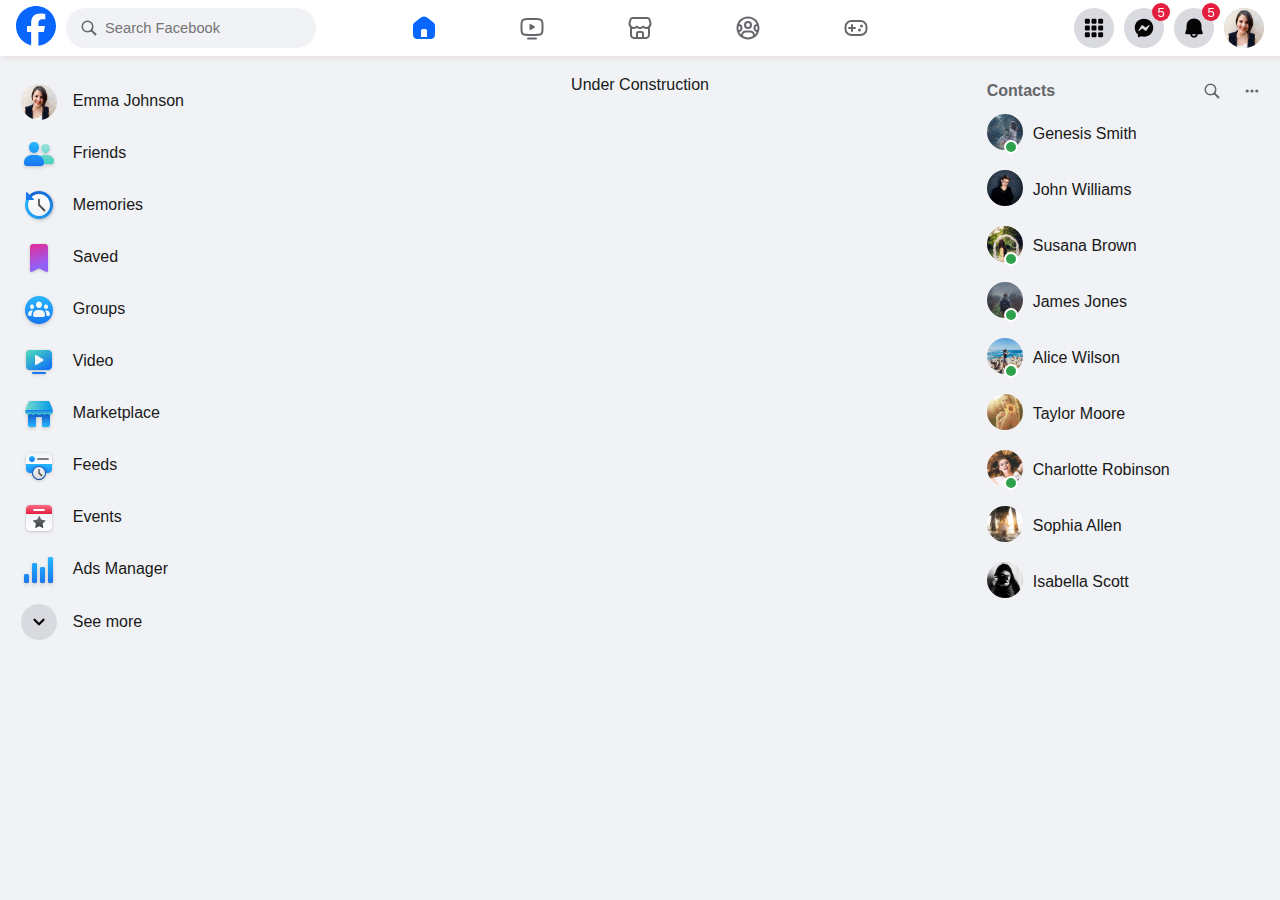
==== Weekly/01/Facebook clone/index.html @ aa01de6b "Add Facebook clone using HML and CSS" ====
<!DOCTYPE html>
<html lang="en">
  <head>
    <meta charset="UTF-8" />
    <meta name="viewport" content="width=device-width, initial-scale=1.0" />
    <title>Facebook</title>
    <link rel="stylesheet" href="styles.css" />
  </head>
  <body>
    <!-- Top appbar -->
    <nav>
      <!-- Appbar left items -->
      <div class="topbar-left">
        <a href="#"><img src="images/logo.svg" alt="Facebook" /></a>
        <div class="search-bar">
          <img src="images/light/search.svg" alt="" />
          <input
            type="text"
            placeholder="Search Facebook"
            class="search-bar-text"
          />
        </div>
      </div>

      <!-- Appbar center items -->
      <div class="topbar-center">
        <div class="topbar-center-item">
          <a href="#"><img src="images/light/home.svg" alt="Home" /></a>
        </div>
        <div class="topbar-center-item">
          <a href="#"><img src="images/light/video.svg" alt="Video" /></a>
        </div>
        <div class="topbar-center-item">
          <a href="#"><img src="images/light/marketplace.svg" alt="Video" /></a>
        </div>
        <div class="topbar-center-item">
          <a href="#"><img src="images/light/groups.svg" alt="Video" /></a>
        </div>
        <div class="topbar-center-item">
          <a href="#"><img src="images/light/gaming.svg" alt="Video" /></a>
        </div>
      </div>

      <!-- Appbar right items -->
      <div class="topbar-right">
        <div class="topbar-right-item">
          <a href="#"><img src="images/light/menu.svg" alt="Menu" /></a>
        </div>
        <div class="topbar-right-item badge">
          <a href="#"
            ><img src="images/light/messenger.svg" alt="Messenger"
          /></a>
        </div>
        <div class="topbar-right-item badge">
          <a href="#"
            ><img src="images/light/notifications.svg" alt="Notifications"
          /></a>
        </div>
        <div class="topbar-right-item">
          <img
            src="images/profile.jpg"
            alt="Account"
            style="border-radius: 50%; width: 100%; height: 100%"
          />
        </div>
      </div>
    </nav>

    <div class="container">
      <!-- Left sidebar -->
      <div class="left-sidebar">
        <div class="menu">
          <img class="profile" src="images/profile.jpg" alt="Profile" /><span
            >Emma Johnson</span
          >
        </div>

        <div class="menu">
          <img src="images/friends.png" alt="Friends" /><span>Friends</span>
        </div>

        <div class="menu">
          <img src="images/memories.png" alt="Memories" /><span>Memories</span>
        </div>

        <div class="menu">
          <img src="images/saved.png" alt="Saved" /><span>Saved</span>
        </div>

        <div class="menu">
          <img src="images/groups.png" alt="Groups" /><span>Groups</span>
        </div>

        <div class="menu">
          <img src="images/video.png" alt="Video" /><span>Video</span>
        </div>

        <div class="menu">
          <img src="images/marketplace.png" alt="Marketplace" /><span
            >Marketplace</span
          >
        </div>

        <div class="menu">
          <img src="images/feeds.png" alt="Feeds" /><span>Feeds</span>
        </div>

        <div class="menu">
          <img src="images/events.png" alt="Events" /><span>Events</span>
        </div>

        <div class="menu">
          <img src="images/ads.png" alt="Ads Manager" /><span>Ads Manager</span>
        </div>

        <div class="menu menu-button">
          <div class="icon">
            <img src="images/light/more.svg" alt="See more" />
          </div>
          <span>See more</span>
        </div>
      </div>

      <!-- Posts -->
      <div class="main-content">
        <p style="text-align: center">Under Construction</p>
      </div>

      <!-- Right sidebar -->
      <div class="right-sidebar">
        <div class="header">
          <span>Contacts</span>
          <div class="button">
            <img src="images/light/search.svg" alt="Search" />
          </div>
          <div class="button">
            <img src="images/light/options.svg" alt="Options" />
          </div>
        </div>

        <div class="list-friends">
          <div class="online">
            <img src="images/friend1.jpg" alt="" />
          </div>
          <p>Genesis Smith</p>
        </div>

        <div class="list-friends">
          <div class="not-online">
            <img src="images/friend2.jpg" alt="" />
          </div>
          <p>John Williams</p>
        </div>

        <div class="list-friends">
          <div class="online">
            <img src="images/friend3.jpg" alt="" />
          </div>
          <p>Susana Brown</p>
        </div>

        <div class="list-friends">
          <div class="online">
            <img src="images/friend4.jpg" alt="" />
          </div>
          <p>James Jones</p>
        </div>

        <div class="list-friends">
          <div class="online">
            <img src="images/friend5.jpg" alt="" />
          </div>
          <p>Alice Wilson</p>
        </div>

        <div class="list-friends">
          <div class="not-online">
            <img src="images/friend6.jpg" alt="" />
          </div>
          <p>Taylor Moore</p>
        </div>

        <div class="list-friends">
          <div class="online">
            <img src="images/friend7.jpg" alt="" />
          </div>
          <p>Charlotte Robinson</p>
        </div>

        <div class="list-friends">
          <div class="not-online">
            <img src="images/friend8.jpg" alt="" />
          </div>
          <p>Sophia Allen</p>
        </div>

        <div class="list-friends">
          <div class="not-online">
            <img src="images/friend9.jpg" alt="" />
          </div>
          <p>Isabella Scott</p>
        </div>
      </div>
    </div>
  </body>
</html>
---- Weekly/01/Facebook clone/styles.css ----
* {
    margin: 0;
    padding: 0%;
    box-sizing: border-box;
}

body {
    font-family: Arial, sans-serif;
    background-color: #f0f2f5;
    color: #191919;
}

/* Top navigation bar */

nav {
    width: 100%;
    display: flex;
    justify-content: space-between;
    align-items: center;
    background: white;
    padding: 4px 16px;
    box-shadow: 2px 2px 5px #e6dcdc;
    position: fixed;
    z-index: 1;
}

.topbar-left {
    flex-basis: 25%;
    display: flex;
    align-items: center;
    justify-content: start;
    gap: 10px;
}

.topbar-left img {
    width: 40px;
    height: 40px;
}

.search-bar {
    width: 250px;
    height: 40px;
    background: #f0f2f5;
    border-radius: 20px;
    display: flex;
    align-items: center;
    padding: 0px 15px;
}

.search-bar img {
    width: 16px;
    height: 16px;
}

.search-bar-text {
    display: flex;
    align-items: center;
    border: none;
    background: transparent;
    font-size: 14.7px;
    outline: 0;
    position: relative;
    right: -8px;
}

.topbar-center {
    display: flex;
    justify-content: center;
    align-items: center;
    gap: 8px;
}

.topbar-center-item {
    width: 100px;
    height: 48px;
    align-content: center;
    background-color: white;
    border-radius: 10px;
}

.topbar-center-item:hover {
    background-color: #8080801d;
}

.topbar-center-item img {
    width: 24px;
    height: 24px;
    display: block;
    margin-left: auto;
    margin-right: auto;
}

.topbar-right {
    flex-basis: 25%;
    display: flex;
    align-items: center;
    justify-content: end;
    gap: 10px;
}

.topbar-right-item {
    width: 40px;
    height: 40px;
    align-content: center;
    background-color: #d8dadf;
    border-radius: 50%;
}

.topbar-right-item img {
    width: 20px;
    height: 20px;
    display: block;
    margin-left: auto;
    margin-right: auto;
}

.topbar-right .badge {
    position: relative;
}

.topbar-right .badge::after {
    display: flex;
    align-items: center;
    justify-content: center;
    content: '5';
    font-size: 13px;
    color: white;
    width: 18px;
    height: 18px;
    border-radius: 50%;
    background: #e41e3f;
    position: absolute;
    top: -5px;
    right: -6px;
}

/* Content */

.container {
    display: flex;
    justify-content: space-between;
    position: relative;
    top: 56px;
    padding: 20px 1%;
}

/* Left sidebar */

.left-sidebar {
    flex-basis: 23%;
    position: sticky;
    align-self: flex-start;
}

.menu {
    align-content: center;
    padding: 8px;
    cursor: pointer;
    border-radius: 10px;
}

.menu:hover {
    background-color: #8080801d;
}

.menu img {
    width: 36px;
    height: 36px;
    margin-right: 16px;
    vertical-align: middle;
}

.menu .profile {
    border-radius: 50%;
}

.menu span {
    font-weight: 500;
}

.menu-button {
    display: flex;
    align-items: center;
    gap: 16px;
}

.menu-button .icon {
    width: 36px;
    height: 36px;
    background-color: #d8dadf;
    border-radius: 50%;
    display: flex;
    align-items: center;
}

.menu-button img {
    width: 18px;
    height: 18px;
    margin-left: auto;
    margin-right: auto;
}

/* Posts */

.main-content {
    flex-basis: 42%;
}

/* Right sidebar */

.right-sidebar {
    flex-basis: 23%;
    position: sticky;
    align-self: flex-start;
}

.right-sidebar .header {
    display: flex;
    align-items: center;
    justify-content: space-between;
    gap: 10px;
}

.right-sidebar .header span {
    color: #65666a;
    font-weight: bold;
    margin-left: 8px;
    /* To push the buttons to end, also needs justify-content: space-between; in the parent */
    margin-right: auto;
}

.right-sidebar .header .button {
    width: 30px;
    height: 30px;
    border-radius: 50%;
    cursor: pointer;
    display: flex;
    align-items: center;
    justify-content: center;
}

.right-sidebar .header .button:hover {
    background: #8080801d;
}

.right-sidebar .header .button img {
    width: 16px;
    height: 16px;
}

.list-friends {
    position: relative;
    display: flex;
    align-items: center;
    gap: 10px;
    padding: 8px;
    border-radius: 10px;
    cursor: pointer;
}

.list-friends:hover {
    background-color: #8080801d;
}

.list-friends img {
    border-radius: 50%;
    width: 36px;
    height: 36px;
}

.online::after {
    content: '';
    width: 10px;
    height: 10px;
    position: absolute;
    left: 25px;
    bottom: 8px;
    background: #30a24d;
    border-radius: 50%;
    border: 2px solid #fff;
}
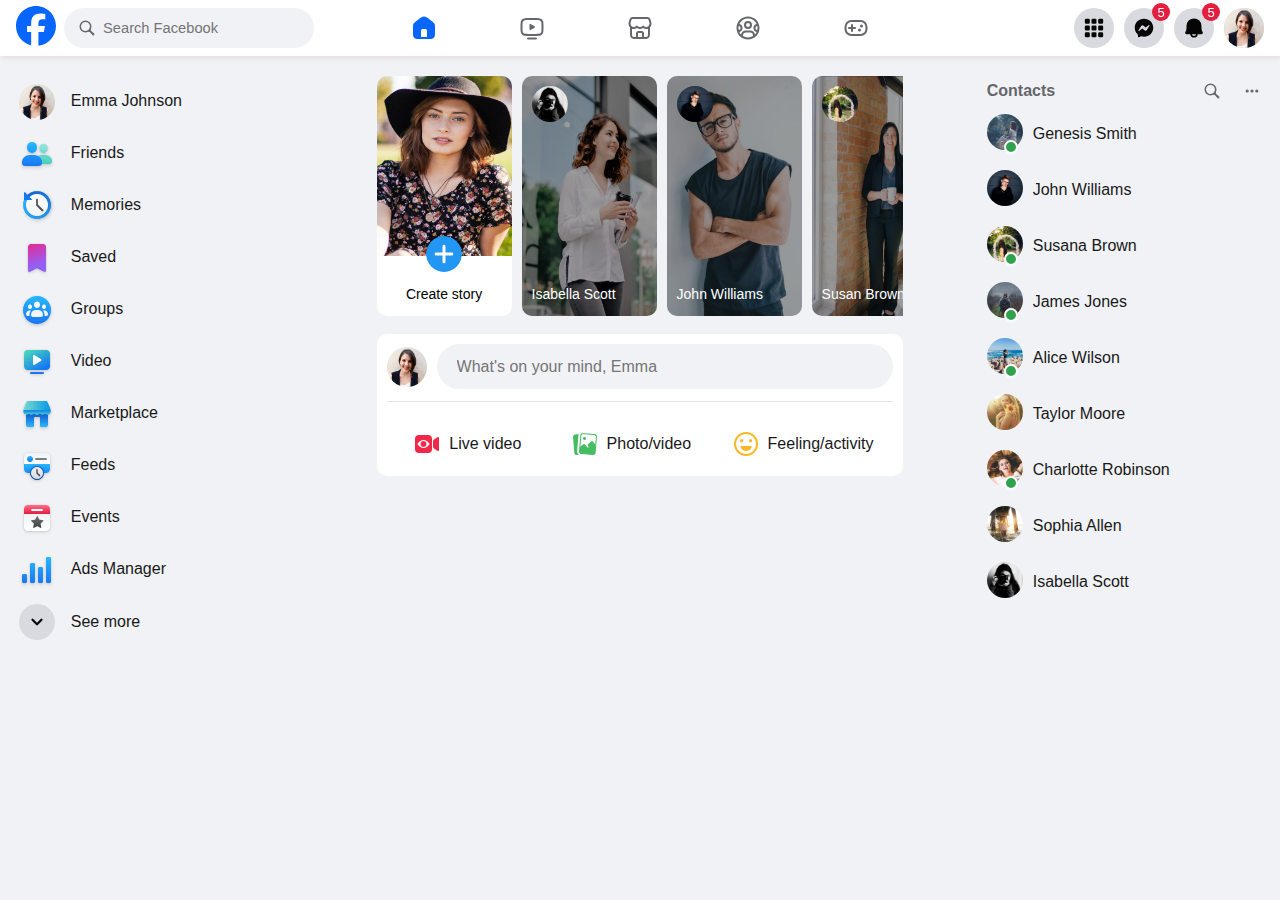
==== commit 20ff9139: "Add more UI" ====
--- a/Weekly/01/Facebook clone/index.html
+++ b/Weekly/01/Facebook clone/index.html
@@ -123,7 +123,71 @@
 
       <!-- Posts -->
       <div class="main-content">
-        <p style="text-align: center">Under Construction</p>
+        <div class="stories">
+          <div class="story-create">
+            <img class="story-image" src="images/status1.jpg" alt="Story" />
+            <img
+              class="story-profile"
+              src="images/light/create.svg"
+              alt="Upload"
+            />
+            <p>Create story</p>
+          </div>
+
+          <div class="story">
+            <img class="story-image" src="images/status2.png" alt="Story" />
+            <div class="story-divider"></div>
+            <img class="story-profile" src="images/friend9.jpg" alt="Profile" />
+            <p>Isabella Scott</p>
+          </div>
+
+          <div class="story">
+            <img class="story-image" src="images/status3.png" alt="Story" />
+            <div class="story-divider"></div>
+            <img class="story-profile" src="images/friend2.jpg" alt="Profile" />
+            <p>John Williams</p>
+          </div>
+
+          <div class="story">
+            <img class="story-image" src="images/status4.png" alt="Story" />
+            <div class="story-divider"></div>
+            <img class="story-profile" src="images/friend3.jpg" alt="Profile" />
+            <p>Susan Brown</p>
+          </div>
+
+          <div class="story">
+            <img class="story-image" src="images/status5.png" alt="Story" />
+            <div class="story-divider"></div>
+            <img class="story-profile" src="images/friend4.jpg" alt="Profile" />
+            <p>James Jones</p>
+          </div>
+        </div>
+
+        <div class="new-post">
+          <div class="create-post">
+            <img src="images/profile.jpg" alt="Profile" />
+            <input type="text" placeholder="What's on your mind, Emma" />
+          </div>
+
+          <hr class="divider" />
+
+          <div class="create-more">
+            <div class="create-more-item">
+              <img src="images/live.png" alt="" />
+              <p>Live video</p>
+            </div>
+
+            <div class="create-more-item">
+              <img src="images/photo.png" alt="" />
+              <p>Photo/video</p>
+            </div>
+
+            <div class="create-more-item">
+              <img src="images/feeling.png" alt="" />
+              <p>Feeling/activity</p>
+            </div>
+          </div>
+        </div>
       </div>
 
       <!-- Right sidebar -->
--- a/Weekly/01/Facebook clone/styles.css
+++ b/Weekly/01/Facebook clone/styles.css
@@ -29,7 +29,7 @@
     display: flex;
     align-items: center;
     justify-content: start;
-    gap: 10px;
+    gap: 8px;
 }
 
 .topbar-left img {
@@ -154,7 +154,7 @@
 
 .menu {
     align-content: center;
-    padding: 8px;
+    padding: 8px 6px;
     cursor: pointer;
     border-radius: 10px;
 }
@@ -204,6 +204,159 @@
 
 .main-content {
     flex-basis: 42%;
+    width: 42%;
+    display: flex;
+    flex-direction: column;
+    gap: 18px;
+    /* background-color: aqua; */
+}
+
+/* Stories */
+
+.stories {
+    display: flex;
+    gap: 10px;
+    overflow-x: scroll;
+}
+
+.stories::-webkit-scrollbar {
+    display: none;
+}
+
+.story {
+    min-width: 135px;
+    height: 240px;
+    border-radius: 10px;
+    background-color: white;
+    font-size: 14px;
+    overflow: hidden;
+    position: relative;
+}
+
+.story .story-image {
+    width: 100%;
+    height: 100%;
+    object-fit: fill;
+    position: absolute;
+}
+
+.story .story-divider {
+    width: 100%;
+    height: 100%;
+    position: relative;
+    background-color: #00000063;
+}
+
+.story .story-profile {
+    width: 36px;
+    height: 36px;
+    border-radius: 50%;
+    top: 10px;
+    left: 10px;
+    position: absolute;
+}
+
+.story p {
+    position: absolute;
+    color: white;
+    top: 210px;
+    left: 10px;
+}
+
+.story-create {
+    min-width: 135px;
+    height: 240px;
+    border-radius: 10px;
+    background-color: white;
+    font-size: 14px;
+    overflow: hidden;
+    position: relative;
+}
+
+.story-create .story-image {
+    width: 100%;
+    height: 75%;
+    object-fit: fill;
+    position: absolute;
+}
+
+.story-create .story-profile {
+    width: 36px;
+    height: 36px;
+    border-radius: 50%;
+    top: 160px;
+    left: calc(50% - 18px);
+    position: absolute;
+}
+
+.story-create p {
+    width: 100%;
+    position: absolute;
+    color: black;
+    top: 210px;
+    text-align: center;
+}
+
+/* New post */
+
+.new-post {
+    border-radius: 10px;
+    background: white;
+    padding: 10px;
+}
+
+.create-post {
+    display: flex;
+    align-items: center;
+    gap: 10px;
+}
+
+.create-post img {
+    width: 40px;
+    border-radius: 50%;
+}
+
+.create-post input {
+    width: 100%;
+    height: 45px;
+    position: relative;
+    border-radius: 50px;
+    background: #f0f2f5;
+    border: none;
+    padding-left: 20px;
+    font-size: 16px;
+    outline: 0;
+}
+
+.divider {
+    border: none;
+    border-top: 0.5px solid #e4e6eb;
+    margin: 12px 0px;
+}
+
+.create-more {
+    display: flex;
+    align-items: center;
+    margin-top: 20px;
+}
+
+.create-more-item {
+    width: 100%;
+    display: flex;
+    align-items: center;
+    justify-content: center;
+    gap: 10px;
+    padding: 10px 20px;
+    border-radius: 5px;
+    cursor: pointer;
+}
+
+.create-more-item:hover {
+    background: #8080801d;
+}
+
+.create-more-item img {
+    width: 24px;
 }
 
 /* Right sidebar */
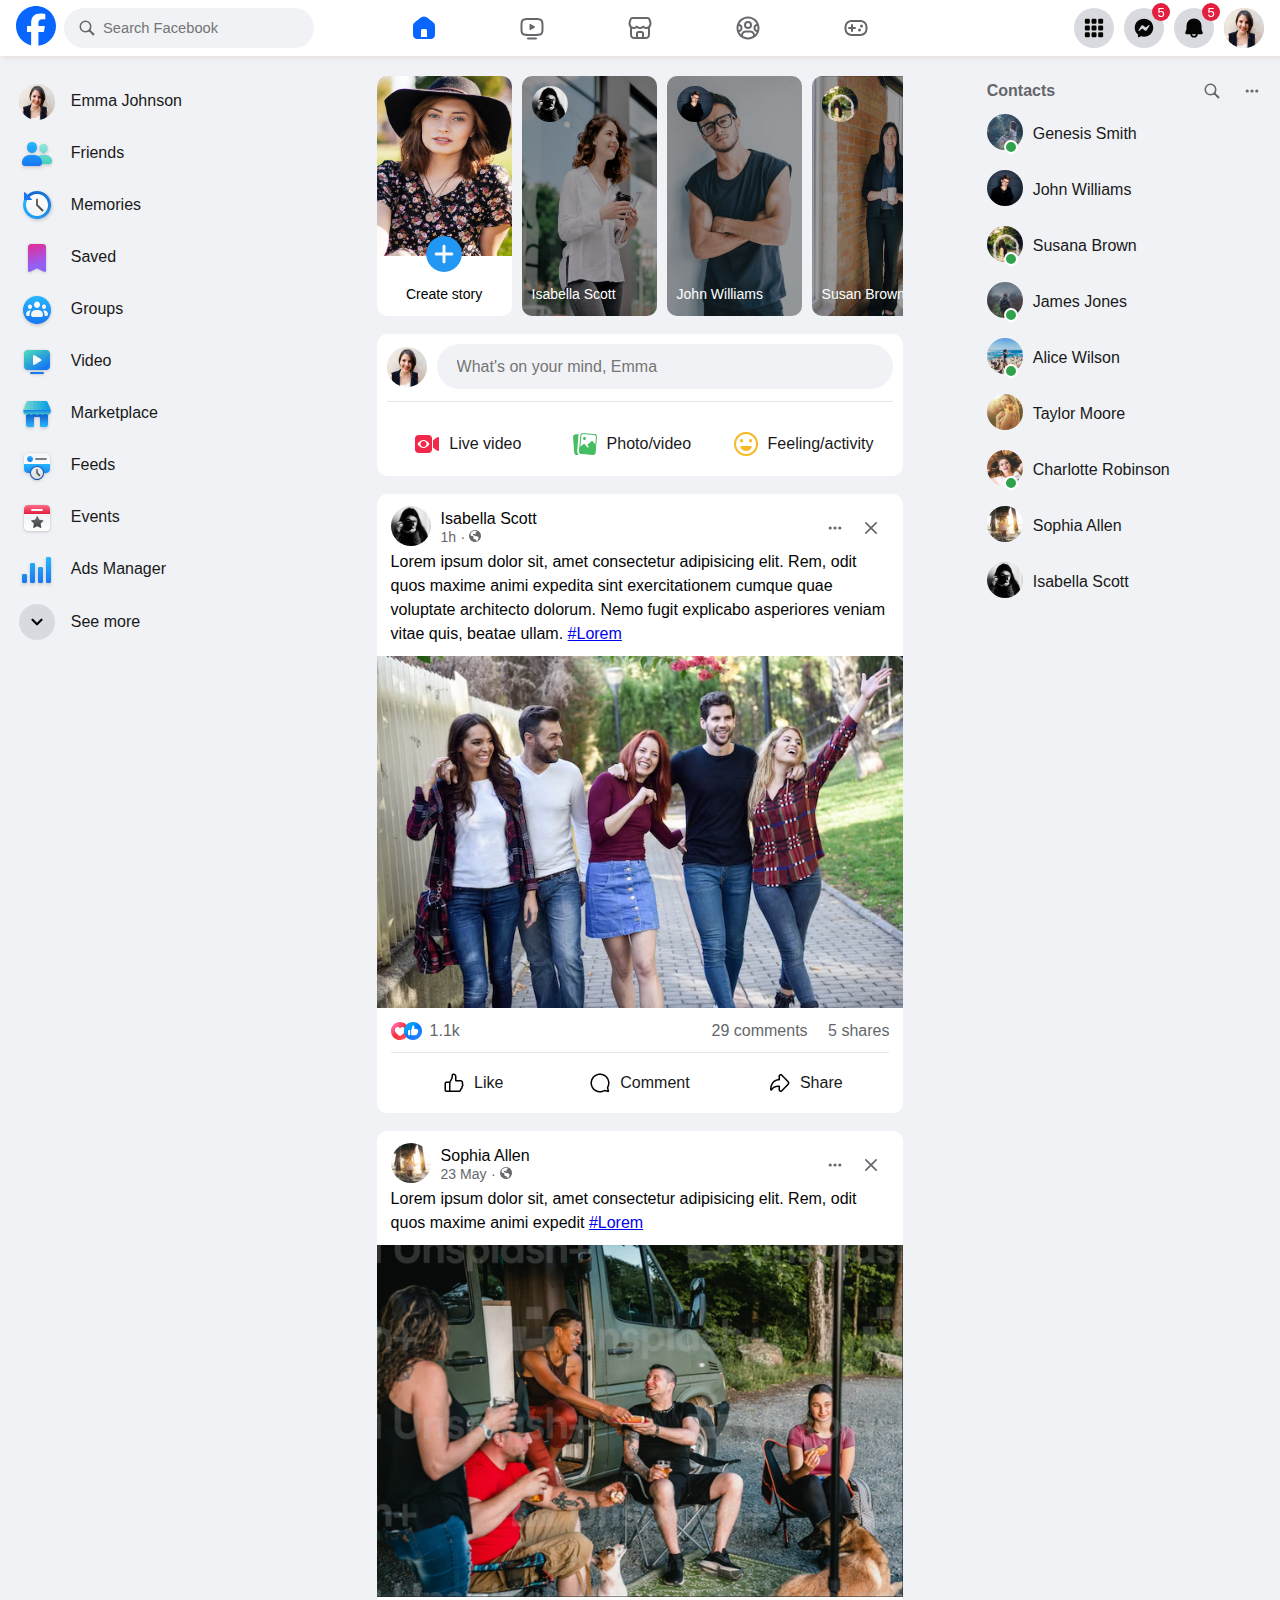
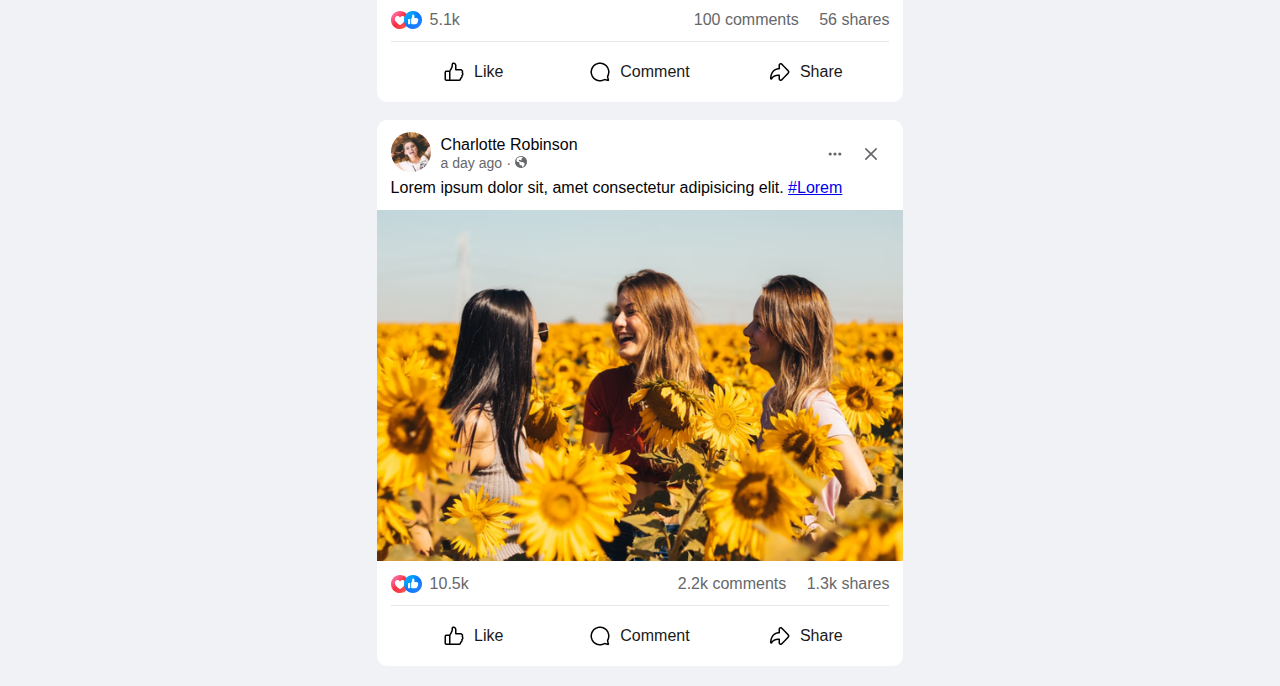
==== commit 6af09d9c: "Complete UI" ====
--- a/Weekly/01/Facebook clone/index.html
+++ b/Weekly/01/Facebook clone/index.html
@@ -123,6 +123,7 @@
 
       <!-- Posts -->
       <div class="main-content">
+        <!-- Stories -->
         <div class="stories">
           <div class="story-create">
             <img class="story-image" src="images/status1.jpg" alt="Story" />
@@ -163,6 +164,7 @@
           </div>
         </div>
 
+        <!-- Create post -->
         <div class="new-post">
           <div class="create-post">
             <img src="images/profile.jpg" alt="Profile" />
@@ -173,18 +175,238 @@
 
           <div class="create-more">
             <div class="create-more-item">
-              <img src="images/live.png" alt="" />
+              <img src="images/live.png" alt="Live video" />
               <p>Live video</p>
             </div>
 
             <div class="create-more-item">
-              <img src="images/photo.png" alt="" />
+              <img src="images/photo.png" alt="Photo/video" />
               <p>Photo/video</p>
             </div>
 
             <div class="create-more-item">
-              <img src="images/feeling.png" alt="" />
+              <img src="images/feeling.png" alt="Feeling/activity" />
               <p>Feeling/activity</p>
+            </div>
+          </div>
+        </div>
+
+        <!-- Post 1 -->
+        <div class="post-item">
+          <div class="post-header">
+            <div class="author-profile">
+              <img
+                class="author-profile-image"
+                src="images/friend9.jpg"
+                alt="Profile"
+              />
+            </div>
+
+            <div class="author-details">
+              <span class="headline-content">Isabella Scott</span>
+              <div class="date">
+                <span class="supporting-content">1h</span>
+                <span class="supporting-content"> · </span>
+                <img src="images/light/public.svg" alt="Audience" />
+              </div>
+            </div>
+
+            <div class="post-menu">
+              <div class="button">
+                <img src="images/light/post-menu.svg" alt="Menu" />
+              </div>
+              <div class="button">
+                <img src="images/light/close.svg" alt="Close" />
+              </div>
+            </div>
+          </div>
+
+          <div class="post-text">
+            <span
+              >Lorem ipsum dolor sit, amet consectetur adipisicing elit. Rem,
+              odit quos maxime animi expedita sint exercitationem cumque quae
+              voluptate architecto dolorum. Nemo fugit explicabo asperiores
+              veniam vitae quis, beatae ullam.</span
+            >
+            <a href="#">#Lorem</a>
+          </div>
+
+          <div class="post-image">
+            <img src="images/post1.png" alt="Post image" />
+          </div>
+
+          <div class="post-interactions">
+            <div class="reaction-count">
+              <img src="images/love.svg" alt="Love" />
+              <img src="images/like.svg" alt="Like" style="margin-left: -5px" />
+              <span>&ensp;1.1k</span>
+            </div>
+
+            <div class="comments-share-count">
+              <span>29 comments</span>
+              <span>&emsp;5 shares</span>
+            </div>
+          </div>
+
+          <hr class="divider" />
+
+          <div class="post-footer">
+            <div class="post-footer-item">
+              <img src="images/light/like.png" alt="Like" />
+              <span>Like</span>
+            </div>
+            <div class="post-footer-item">
+              <img src="images/light/comment.png" alt="Comment" />
+              <span>Comment</span>
+            </div>
+            <div class="post-footer-item">
+              <img src="images/light/share.png" alt="Share" />
+              <span>Share</span>
+            </div>
+          </div>
+        </div>
+
+        <!-- Post 2 -->
+        <div class="post-item">
+          <div class="post-header">
+            <div class="author-profile">
+              <img
+                class="author-profile-image"
+                src="images/friend8.jpg"
+                alt="Profile"
+              />
+            </div>
+
+            <div class="author-details">
+              <span class="headline-content">Sophia Allen</span>
+              <div class="date">
+                <span class="supporting-content">23 May</span>
+                <span class="supporting-content"> · </span>
+                <img src="images/light/public.svg" alt="Audience" />
+              </div>
+            </div>
+
+            <div class="post-menu">
+              <div class="button">
+                <img src="images/light/post-menu.svg" alt="Menu" />
+              </div>
+              <div class="button">
+                <img src="images/light/close.svg" alt="Close" />
+              </div>
+            </div>
+          </div>
+
+          <div class="post-text">
+            <span
+              >Lorem ipsum dolor sit, amet consectetur adipisicing elit. Rem,
+              odit quos maxime animi expedit</span
+            >
+            <a href="#">#Lorem</a>
+          </div>
+
+          <div class="post-image">
+            <img src="images/post2.png" alt="Post image" />
+          </div>
+
+          <div class="post-interactions">
+            <div class="reaction-count">
+              <img src="images/love.svg" alt="Love" />
+              <img src="images/like.svg" alt="Like" style="margin-left: -5px" />
+              <span>&ensp;5.1k</span>
+            </div>
+
+            <div class="comments-share-count">
+              <span>100 comments</span>
+              <span>&emsp;56 shares</span>
+            </div>
+          </div>
+
+          <hr class="divider" />
+
+          <div class="post-footer">
+            <div class="post-footer-item">
+              <img src="images/light/like.png" alt="Like" />
+              <span>Like</span>
+            </div>
+            <div class="post-footer-item">
+              <img src="images/light/comment.png" alt="Comment" />
+              <span>Comment</span>
+            </div>
+            <div class="post-footer-item">
+              <img src="images/light/share.png" alt="Share" />
+              <span>Share</span>
+            </div>
+          </div>
+        </div>
+
+        <!-- Post 3 -->
+        <div class="post-item">
+          <div class="post-header">
+            <div class="author-profile">
+              <img
+                class="author-profile-image"
+                src="images/friend7.jpg"
+                alt="Profile"
+              />
+            </div>
+
+            <div class="author-details">
+              <span class="headline-content">Charlotte Robinson</span>
+              <div class="date">
+                <span class="supporting-content">a day ago</span>
+                <span class="supporting-content"> · </span>
+                <img src="images/light/public.svg" alt="Audience" />
+              </div>
+            </div>
+
+            <div class="post-menu">
+              <div class="button">
+                <img src="images/light/post-menu.svg" alt="Menu" />
+              </div>
+              <div class="button">
+                <img src="images/light/close.svg" alt="Close" />
+              </div>
+            </div>
+          </div>
+
+          <div class="post-text">
+            <span
+              >Lorem ipsum dolor sit, amet consectetur adipisicing elit.</span
+            >
+            <a href="#">#Lorem</a>
+          </div>
+
+          <div class="post-image">
+            <img src="images/post3.png" alt="Post image" />
+          </div>
+
+          <div class="post-interactions">
+            <div class="reaction-count">
+              <img src="images/love.svg" alt="Love" />
+              <img src="images/like.svg" alt="Like" style="margin-left: -5px" />
+              <span>&ensp;10.5k</span>
+            </div>
+
+            <div class="comments-share-count">
+              <span>2.2k comments</span>
+              <span>&emsp;1.3k shares</span>
+            </div>
+          </div>
+
+          <hr class="divider" />
+
+          <div class="post-footer">
+            <div class="post-footer-item">
+              <img src="images/light/like.png" alt="Like" />
+              <span>Like</span>
+            </div>
+            <div class="post-footer-item">
+              <img src="images/light/comment.png" alt="Comment" />
+              <span>Comment</span>
+            </div>
+            <div class="post-footer-item">
+              <img src="images/light/share.png" alt="Share" />
+              <span>Share</span>
             </div>
           </div>
         </div>
--- a/Weekly/01/Facebook clone/styles.css
+++ b/Weekly/01/Facebook clone/styles.css
@@ -208,7 +208,6 @@
     display: flex;
     flex-direction: column;
     gap: 18px;
-    /* background-color: aqua; */
 }
 
 /* Stories */
@@ -359,6 +358,123 @@
     width: 24px;
 }
 
+/* Posts */
+
+.post-item {
+    background: white;
+    border-radius: 10px;
+    padding: 12px 14px;
+}
+
+.post-header {
+    display: flex;
+    align-items: center;
+    justify-content: space-between;
+    gap: 10px;
+}
+
+.author-profile-image {
+    width: 40px;
+    height: 40px;
+    border-radius: 50%;
+}
+
+.author-details {
+    /* To push the buttons to end, also needs justify-content: space-between; in the parent */
+    margin-right: auto;
+}
+
+.author-details .headline-content {
+    color: #050505;
+    font-size: 16px;
+}
+
+.author-details .supporting-content {
+    color: #65676b;
+    font-size: 14px;
+}
+
+.post-menu {
+    display: flex;
+    justify-content: end;
+}
+
+.post-menu .button {
+    width: 36px;
+    height: 36px;
+    border-radius: 50%;
+    cursor: pointer;
+    display: flex;
+    align-items: center;
+    justify-content: center;
+}
+
+.post-menu .button:hover {
+    background: #8080801d;
+}
+
+.post-menu .button img {
+    width: 16px;
+    height: 16px;
+}
+
+.post-text span {
+    font-family: "Helvetica Neue", Helvetica, Arial, sans-serif;
+    font-size: 16px;
+    line-height: 1.5;
+    color: #050505;
+}
+
+.post-image {
+    margin: 10px 0px;
+}
+
+.post-image img {
+    width: calc(100% + 28px);
+    margin-left: -14px;
+    object-fit: fill;
+}
+
+.post-interactions {
+    display: flex;
+    position: relative;
+    justify-content: space-between;
+    color: #65676b;
+}
+
+.reaction-count {
+    display: flex;
+}
+
+.reaction-count img {
+    width: 18px;
+    height: 18px;
+}
+
+.post-footer {
+    display: flex;
+    align-items: center;
+}
+
+.post-footer-item {
+    width: 100%;
+    display: flex;
+    align-items: center;
+    justify-content: center;
+    gap: 10px;
+    padding: 8px 20px;
+    border-radius: 5px;
+    cursor: pointer;
+}
+
+.post-footer-item:hover {
+    background: #8080801d;
+}
+
+.post-footer-item img {
+    width: 20px;
+}
+
 /* Right sidebar */
 
 .right-sidebar {
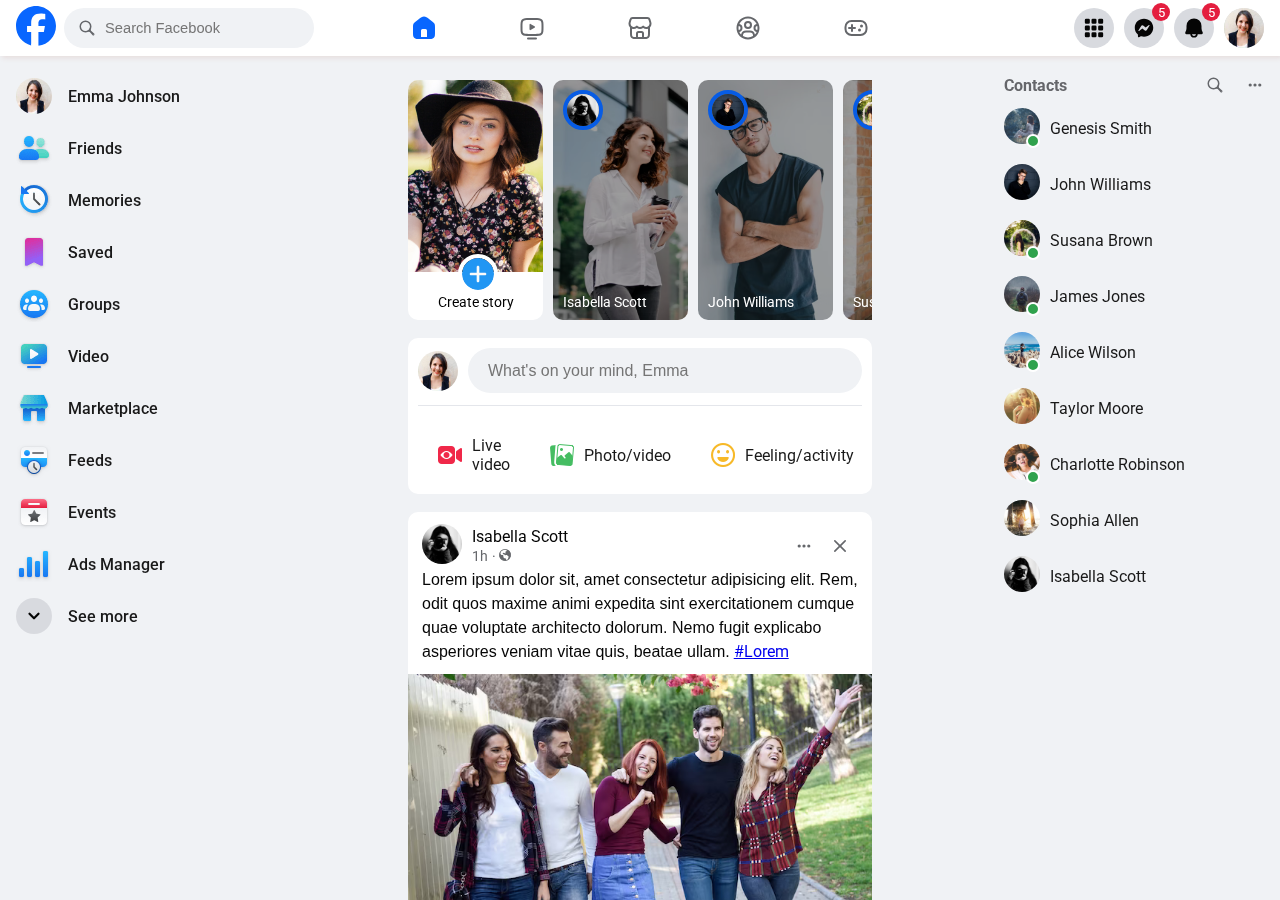
==== commit afb5e94e: "Optimized UI" ====
--- a/Weekly/01/Facebook clone/index.html
+++ b/Weekly/01/Facebook clone/index.html
@@ -5,58 +5,65 @@
     <meta name="viewport" content="width=device-width, initial-scale=1.0" />
     <title>Facebook</title>
     <link rel="stylesheet" href="styles.css" />
+
+    <!-- Font -->
+    <link rel="preconnect" href="https://fonts.googleapis.com" />
+    <link rel="preconnect" href="https://fonts.gstatic.com" crossorigin />
+    <link
+      href="https://fonts.googleapis.com/css2?family=Roboto:ital,wght@0,100;0,300;0,400;0,500;0,700;0,900;1,100;1,300;1,400;1,500;1,700;1,900&display=swap"
+      rel="stylesheet"
+    />
   </head>
   <body>
     <!-- Top appbar -->
     <nav>
-      <!-- Appbar left items -->
-      <div class="topbar-left">
-        <a href="#"><img src="images/logo.svg" alt="Facebook" /></a>
+      <div class="leading">
+        <a href="#"
+          ><img src="images/logo.svg" alt="Facebook" class="logo"
+        /></a>
         <div class="search-bar">
-          <img src="images/light/search.svg" alt="" />
+          <img src="images/light/search.svg" alt="Search" />
           <input
             type="text"
             placeholder="Search Facebook"
-            class="search-bar-text"
+            class="input-field"
           />
         </div>
       </div>
 
-      <!-- Appbar center items -->
-      <div class="topbar-center">
-        <div class="topbar-center-item">
+      <div class="headline">
+        <div class="headline-item">
           <a href="#"><img src="images/light/home.svg" alt="Home" /></a>
         </div>
-        <div class="topbar-center-item">
+        <div class="headline-item">
           <a href="#"><img src="images/light/video.svg" alt="Video" /></a>
         </div>
-        <div class="topbar-center-item">
+        <div class="headline-item">
           <a href="#"><img src="images/light/marketplace.svg" alt="Video" /></a>
         </div>
-        <div class="topbar-center-item">
+        <div class="headline-item">
           <a href="#"><img src="images/light/groups.svg" alt="Video" /></a>
         </div>
-        <div class="topbar-center-item">
+        <div class="headline-item">
           <a href="#"><img src="images/light/gaming.svg" alt="Video" /></a>
         </div>
       </div>
 
-      <!-- Appbar right items -->
-      <div class="topbar-right">
-        <div class="topbar-right-item">
+      <div class="trailing">
+        <div class="trailing-item">
           <a href="#"><img src="images/light/menu.svg" alt="Menu" /></a>
         </div>
-        <div class="topbar-right-item badge">
+        <div class="trailing-item badge">
           <a href="#"
             ><img src="images/light/messenger.svg" alt="Messenger"
           /></a>
         </div>
-        <div class="topbar-right-item badge">
+        <div class="trailing-item badge">
           <a href="#"
             ><img src="images/light/notifications.svg" alt="Notifications"
           /></a>
         </div>
-        <div class="topbar-right-item">
+        <div class="trailing-item">
           <img
             src="images/profile.jpg"
             alt="Account"
@@ -69,52 +76,58 @@
     <div class="container">
       <!-- Left sidebar -->
       <div class="left-sidebar">
-        <div class="menu">
-          <img class="profile" src="images/profile.jpg" alt="Profile" /><span
-            >Emma Johnson</span
-          >
-        </div>
-
-        <div class="menu">
-          <img src="images/friends.png" alt="Friends" /><span>Friends</span>
-        </div>
-
-        <div class="menu">
-          <img src="images/memories.png" alt="Memories" /><span>Memories</span>
-        </div>
-
-        <div class="menu">
-          <img src="images/saved.png" alt="Saved" /><span>Saved</span>
-        </div>
-
-        <div class="menu">
-          <img src="images/groups.png" alt="Groups" /><span>Groups</span>
-        </div>
-
-        <div class="menu">
-          <img src="images/video.png" alt="Video" /><span>Video</span>
-        </div>
-
-        <div class="menu">
-          <img src="images/marketplace.png" alt="Marketplace" /><span
-            >Marketplace</span
-          >
-        </div>
-
-        <div class="menu">
-          <img src="images/feeds.png" alt="Feeds" /><span>Feeds</span>
-        </div>
-
-        <div class="menu">
-          <img src="images/events.png" alt="Events" /><span>Events</span>
-        </div>
-
-        <div class="menu">
-          <img src="images/ads.png" alt="Ads Manager" /><span>Ads Manager</span>
-        </div>
-
-        <div class="menu menu-button">
-          <div class="icon">
+        <div class="item">
+          <img src="images/profile.jpg" alt="Profile" class="profile" />
+          <span>Emma Johnson</span>
+        </div>
+
+        <div class="item">
+          <img src="images/friends.png" alt="Friends" class="icon" />
+          <span>Friends</span>
+        </div>
+
+        <div class="item">
+          <img src="images/memories.png" alt="Memories" class="icon" />
+          <span>Memories</span>
+        </div>
+
+        <div class="item">
+          <img src="images/saved.png" alt="Saved" class="icon" />
+          <span>Saved</span>
+        </div>
+
+        <div class="item">
+          <img src="images/groups.png" alt="Groups" class="icon" />
+          <span>Groups</span>
+        </div>
+
+        <div class="item">
+          <img src="images/video.png" alt="Video" class="icon" />
+          <span>Video</span>
+        </div>
+
+        <div class="item">
+          <img src="images/marketplace.png" alt="Marketplace" class="icon" />
+          <span>Marketplace</span>
+        </div>
+
+        <div class="item">
+          <img src="images/feeds.png" alt="Feeds" class="icon" />
+          <span>Feeds</span>
+        </div>
+
+        <div class="item">
+          <img src="images/events.png" alt="Events" class="icon" />
+          <span>Events</span>
+        </div>
+
+        <div class="item">
+          <img src="images/ads.png" alt="Ads Manager" class="icon" />
+          <span>Ads Manager</span>
+        </div>
+
+        <div class="item">
+          <div class="button">
             <img src="images/light/more.svg" alt="See more" />
           </div>
           <span>See more</span>
@@ -124,6 +137,7 @@
       <!-- Posts -->
       <div class="main-content">
         <!-- Stories -->
+
         <div class="stories">
           <div class="story-create">
             <img class="story-image" src="images/status1.jpg" alt="Story" />
--- a/Weekly/01/Facebook clone/styles.css
+++ b/Weekly/01/Facebook clone/styles.css
@@ -1,38 +1,39 @@
 * {
     margin: 0;
-    padding: 0%;
     box-sizing: border-box;
 }
 
-body {
-    font-family: Arial, sans-serif;
+html {
+    font-family: Roboto, Arial, sans-serif;
+    color: #191919;
     background-color: #f0f2f5;
-    color: #191919;
-}
-
-/* Top navigation bar */
+}
+
+/* Top appbar */
 
 nav {
     width: 100%;
-    display: flex;
+    height: 56px;
+    display: flex;
+    align-items: center;
     justify-content: space-between;
-    align-items: center;
+    padding: 4px 16px;
     background: white;
-    padding: 4px 16px;
     box-shadow: 2px 2px 5px #e6dcdc;
     position: fixed;
+    top: 0px;
+    left: 0px;
     z-index: 1;
 }
 
-.topbar-left {
+nav .leading {
     flex-basis: 25%;
     display: flex;
     align-items: center;
-    justify-content: start;
     gap: 8px;
 }
 
-.topbar-left img {
+nav .leading .logo {
     width: 40px;
     height: 40px;
 }
@@ -41,36 +42,34 @@
     width: 250px;
     height: 40px;
     background: #f0f2f5;
-    border-radius: 20px;
-    display: flex;
-    align-items: center;
+    display: flex;
+    align-items: center;
+    border-radius: 28px;
     padding: 0px 15px;
 }
 
 .search-bar img {
     width: 16px;
     height: 16px;
-}
-
-.search-bar-text {
-    display: flex;
-    align-items: center;
+    margin-right: 8px;
+}
+
+.search-bar .input-field {
+    width: 100%;
+    font-size: 14.7px;
+    background: transparent;
+    outline: 0;
     border: none;
-    background: transparent;
-    font-size: 14.7px;
-    outline: 0;
-    position: relative;
-    right: -8px;
-}
-
-.topbar-center {
-    display: flex;
+}
+
+nav .headline {
+    display: flex;
+    align-items: center;
     justify-content: center;
-    align-items: center;
     gap: 8px;
 }
 
-.topbar-center-item {
+nav .headline .headline-item {
     width: 100px;
     height: 48px;
     align-content: center;
@@ -78,11 +77,11 @@
     border-radius: 10px;
 }
 
-.topbar-center-item:hover {
-    background-color: #8080801d;
-}
-
-.topbar-center-item img {
+nav .headline .headline-item:hover {
+    background-color: #0000000d;
+}
+
+nav .headline .headline-item img {
     width: 24px;
     height: 24px;
     display: block;
@@ -90,7 +89,7 @@
     margin-right: auto;
 }
 
-.topbar-right {
+nav .trailing {
     flex-basis: 25%;
     display: flex;
     align-items: center;
@@ -98,7 +97,7 @@
     gap: 10px;
 }
 
-.topbar-right-item {
+nav .trailing .trailing-item {
     width: 40px;
     height: 40px;
     align-content: center;
@@ -106,7 +105,7 @@
     border-radius: 50%;
 }
 
-.topbar-right-item img {
+nav .trailing .trailing-item img {
     width: 20px;
     height: 20px;
     display: block;
@@ -114,11 +113,11 @@
     margin-right: auto;
 }
 
-.topbar-right .badge {
+nav .trailing .badge {
     position: relative;
 }
 
-.topbar-right .badge::after {
+nav .trailing .badge::after {
     display: flex;
     align-items: center;
     justify-content: center;
@@ -137,85 +136,112 @@
 /* Content */
 
 .container {
+    width: 100%;
+    /* Reduced top app bar height from container height */
+    height: calc(100vh - 56px);
+    position: fixed;
+    /* Top app bar height */
+    top: 56px;
     display: flex;
     justify-content: space-between;
-    position: relative;
-    top: 56px;
-    padding: 20px 1%;
 }
 
 /* Left sidebar */
 
 .left-sidebar {
     flex-basis: 23%;
-    position: sticky;
-    align-self: flex-start;
-}
-
-.menu {
-    align-content: center;
+    overflow-y: auto;
+    padding: 14px 10px;
+}
+
+/* Left sidebar scrollbar */
+
+.left-sidebar::-webkit-scrollbar {
+    width: 8px;
+}
+
+.left-sidebar:hover::-webkit-scrollbar-thumb {
+    background: #bcc0c4;
+    border-radius: 10px;
+}
+
+/* Left sidebar item */
+
+.left-sidebar .item {
+    display: flex;
+    align-items: center;
     padding: 8px 6px;
+    border-radius: 10px;
     cursor: pointer;
-    border-radius: 10px;
-}
-
-.menu:hover {
-    background-color: #8080801d;
-}
-
-.menu img {
+}
+
+.left-sidebar .item:hover {
+    background-color: #0000000d;
+}
+
+.left-sidebar .item .icon {
     width: 36px;
     height: 36px;
     margin-right: 16px;
-    vertical-align: middle;
-}
-
-.menu .profile {
-    border-radius: 50%;
-}
-
-.menu span {
+}
+
+.left-sidebar .item .profile {
+    width: 36px;
+    height: 36px;
+    margin-right: 16px;
+    border-radius: 50%;
+}
+
+.left-sidebar .item span {
     font-weight: 500;
-}
-
-.menu-button {
-    display: flex;
-    align-items: center;
-    gap: 16px;
-}
-
-.menu-button .icon {
+    white-space: nowrap;
+    overflow: hidden;
+    text-overflow: ellipsis;
+}
+
+.left-sidebar .item .button {
     width: 36px;
     height: 36px;
     background-color: #d8dadf;
     border-radius: 50%;
     display: flex;
     align-items: center;
-}
-
-.menu-button img {
+    justify-content: center;
+    margin-right: 16px;
+}
+
+.left-sidebar .item .button img {
     width: 18px;
     height: 18px;
-    margin-left: auto;
-    margin-right: auto;
 }
 
 /* Posts */
 
 .main-content {
-    flex-basis: 42%;
-    width: 42%;
+    flex-basis: 40%;
     display: flex;
     flex-direction: column;
     gap: 18px;
+    padding: 24px;
+    overflow-x: hidden;
+    overflow-y: auto;
+}
+
+/* Posts scrollbar */
+
+.main-content::-webkit-scrollbar {
+    display: none;
 }
 
 /* Stories */
 
 .stories {
-    display: flex;
-    gap: 10px;
-    overflow-x: scroll;
+    width: 100%;
+    min-height: 240px;
+    display: flex;
+    gap: 10px;
+    position: relative;
+    overflow-x: auto;
 }
 
 .stories::-webkit-scrollbar {
@@ -235,31 +261,37 @@
 .story .story-image {
     width: 100%;
     height: 100%;
-    object-fit: fill;
+    object-fit: cover;
     position: absolute;
 }
 
 .story .story-divider {
     width: 100%;
     height: 100%;
-    position: relative;
-    background-color: #00000063;
+    position: absolute;
+    background-color: rgba(0, 0, 0, 0.39);
+    top: 0;
+    left: 0;
+    z-index: 1;
 }
 
 .story .story-profile {
-    width: 36px;
-    height: 36px;
-    border-radius: 50%;
+    width: 40px;
+    height: 40px;
+    border: 4px solid #075ce5;
+    border-radius: 50%;
+    position: absolute;
     top: 10px;
     left: 10px;
-    position: absolute;
+    z-index: 2;
 }
 
 .story p {
-    position: absolute;
     color: white;
-    top: 210px;
+    position: absolute;
+    bottom: 10px;
     left: 10px;
+    z-index: 2;
 }
 
 .story-create {
@@ -274,26 +306,28 @@
 
 .story-create .story-image {
     width: 100%;
-    height: 75%;
+    height: 80%;
     object-fit: fill;
     position: absolute;
 }
 
 .story-create .story-profile {
-    width: 36px;
-    height: 36px;
-    border-radius: 50%;
-    top: 160px;
+    width: 40px;
+    height: 40px;
+    border-radius: 50%;
+    position: absolute;
+    top: calc(80% - 18px);
     left: calc(50% - 18px);
-    position: absolute;
+    border: 4px solid white;
 }
 
 .story-create p {
-    width: 100%;
-    position: absolute;
     color: black;
-    top: 210px;
     text-align: center;
+    position: absolute;
+    left: 0;
+    right: 0;
+    bottom: 10px;
 }
 
 /* New post */
@@ -351,7 +385,7 @@
 }
 
 .create-more-item:hover {
-    background: #8080801d;
+    background: #0000000d;
 }
 
 .create-more-item img {
@@ -410,7 +444,7 @@
 }
 
 .post-menu .button:hover {
-    background: #8080801d;
+    background: #0000000d;
 }
 
 .post-menu .button img {
@@ -468,7 +502,7 @@
 }
 
 .post-footer-item:hover {
-    background: #8080801d;
+    background: #0000000d;
 }
 
 .post-footer-item img {
@@ -479,8 +513,19 @@
 
 .right-sidebar {
     flex-basis: 23%;
-    position: sticky;
-    align-self: flex-start;
+    overflow-y: auto;
+    padding: 14px 10px;
+}
+
+/* Right sidebar scrollbar */
+
+.right-sidebar::-webkit-scrollbar {
+    width: 8px;
+}
+
+.right-sidebar:hover::-webkit-scrollbar-thumb {
+    background: #bcc0c4;
+    border-radius: 10px;
 }
 
 .right-sidebar .header {
@@ -502,14 +547,14 @@
     width: 30px;
     height: 30px;
     border-radius: 50%;
+    display: flex;
+    align-items: center;
+    justify-content: center;
     cursor: pointer;
-    display: flex;
-    align-items: center;
-    justify-content: center;
 }
 
 .right-sidebar .header .button:hover {
-    background: #8080801d;
+    background: #0000000d;
 }
 
 .right-sidebar .header .button img {
@@ -528,23 +573,29 @@
 }
 
 .list-friends:hover {
-    background-color: #8080801d;
+    background-color: #0000000d;
 }
 
 .list-friends img {
-    border-radius: 50%;
     width: 36px;
     height: 36px;
-}
-
-.online::after {
+    border-radius: 50%;
+}
+
+.list-friends .online::after {
     content: '';
     width: 10px;
     height: 10px;
     position: absolute;
-    left: 25px;
+    left: 30px;
     bottom: 8px;
     background: #30a24d;
     border-radius: 50%;
-    border: 2px solid #fff;
+    border: 2px solid white;
+}
+
+.list-friends p {
+    white-space: nowrap;
+    overflow: hidden;
+    text-overflow: ellipsis;
 }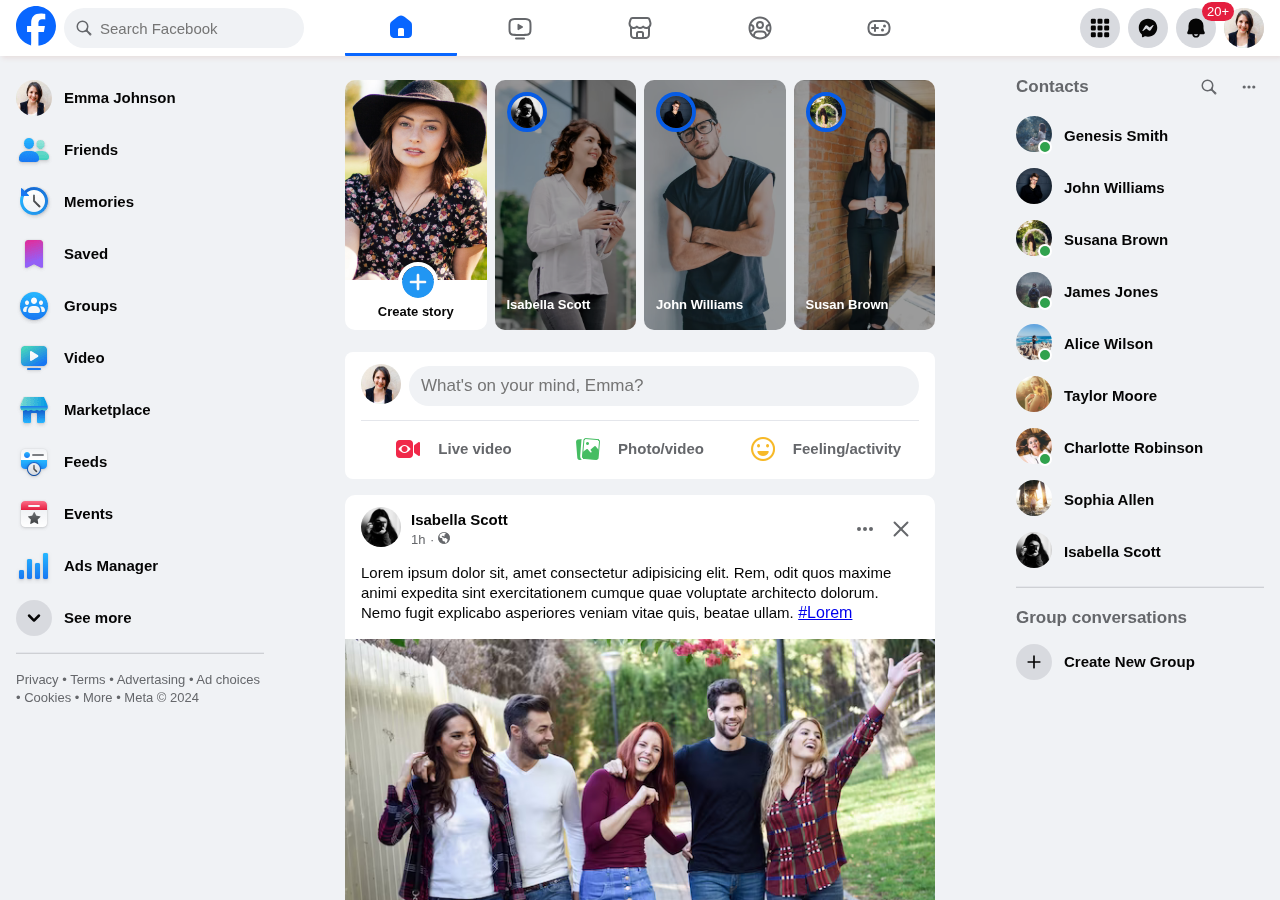
==== commit 8325a854: "Optimized UI" ====
--- a/Weekly/01/Facebook clone/index.html
+++ b/Weekly/01/Facebook clone/index.html
@@ -5,24 +5,16 @@
     <meta name="viewport" content="width=device-width, initial-scale=1.0" />
     <title>Facebook</title>
     <link rel="stylesheet" href="styles.css" />
-
-    <!-- Font -->
-    <link rel="preconnect" href="https://fonts.googleapis.com" />
-    <link rel="preconnect" href="https://fonts.gstatic.com" crossorigin />
-    <link
-      href="https://fonts.googleapis.com/css2?family=Roboto:ital,wght@0,100;0,300;0,400;0,500;0,700;0,900;1,100;1,300;1,400;1,500;1,700;1,900&display=swap"
-      rel="stylesheet"
-    />
   </head>
   <body>
     <!-- Top appbar -->
     <nav>
       <div class="leading">
-        <a href="#"
-          ><img src="images/logo.svg" alt="Facebook" class="logo"
-        /></a>
+        <a href="#">
+          <img src="images/logo.svg" alt="Facebook" class="logo" />
+        </a>
         <div class="search-bar">
-          <img src="images/light/search.svg" alt="Search" />
+          <img src="images/search.svg" alt="Search" />
           <input
             type="text"
             placeholder="Search Facebook"
@@ -32,35 +24,33 @@
       </div>
 
       <div class="headline">
+        <div class="headline-item headline-item-selected">
+          <a href="#"><img src="images/home.svg" alt="Home" /></a>
+        </div>
         <div class="headline-item">
-          <a href="#"><img src="images/light/home.svg" alt="Home" /></a>
+          <a href="#"><img src="images/video.svg" alt="Video" /></a>
         </div>
         <div class="headline-item">
-          <a href="#"><img src="images/light/video.svg" alt="Video" /></a>
+          <a href="#"><img src="images/marketplace.svg" alt="Video" /></a>
         </div>
         <div class="headline-item">
-          <a href="#"><img src="images/light/marketplace.svg" alt="Video" /></a>
+          <a href="#"><img src="images/groups.svg" alt="Video" /></a>
         </div>
         <div class="headline-item">
-          <a href="#"><img src="images/light/groups.svg" alt="Video" /></a>
-        </div>
-        <div class="headline-item">
-          <a href="#"><img src="images/light/gaming.svg" alt="Video" /></a>
+          <a href="#"><img src="images/gaming.svg" alt="Video" /></a>
         </div>
       </div>
 
       <div class="trailing">
         <div class="trailing-item">
-          <a href="#"><img src="images/light/menu.svg" alt="Menu" /></a>
+          <a href="#"><img src="images/menu.svg" alt="Menu" /></a>
+        </div>
+        <div class="trailing-item">
+          <a href="#"><img src="images/messenger.svg" alt="Messenger" /></a>
         </div>
         <div class="trailing-item badge">
           <a href="#"
-            ><img src="images/light/messenger.svg" alt="Messenger"
-          /></a>
-        </div>
-        <div class="trailing-item badge">
-          <a href="#"
-            ><img src="images/light/notifications.svg" alt="Notifications"
+            ><img src="images/notifications.svg" alt="Notifications"
           /></a>
         </div>
         <div class="trailing-item">
@@ -128,299 +118,342 @@
 
         <div class="item">
           <div class="button">
-            <img src="images/light/more.svg" alt="See more" />
+            <img src="images/more.svg" alt="See more" />
           </div>
           <span>See more</span>
         </div>
+
+        <div class="divider"></div>
+
+        <div class="footer">
+          <span>
+            <a href="#">Privacy • </a>
+            <a href="#">Terms • </a>
+            <a href="#">Advertasing • </a>
+            <a href="#">Ad choices • </a>
+            <a href="#">Cookies • </a>
+            <a href="#">More • </a>
+            <p>Meta © 2024</p>
+          </span>
+        </div>
       </div>
 
       <!-- Posts -->
-      <div class="main-content">
-        <!-- Stories -->
-
-        <div class="stories">
-          <div class="story-create">
-            <img class="story-image" src="images/status1.jpg" alt="Story" />
-            <img
-              class="story-profile"
-              src="images/light/create.svg"
-              alt="Upload"
-            />
-            <p>Create story</p>
-          </div>
-
-          <div class="story">
-            <img class="story-image" src="images/status2.png" alt="Story" />
-            <div class="story-divider"></div>
-            <img class="story-profile" src="images/friend9.jpg" alt="Profile" />
-            <p>Isabella Scott</p>
-          </div>
-
-          <div class="story">
-            <img class="story-image" src="images/status3.png" alt="Story" />
-            <div class="story-divider"></div>
-            <img class="story-profile" src="images/friend2.jpg" alt="Profile" />
-            <p>John Williams</p>
-          </div>
-
-          <div class="story">
-            <img class="story-image" src="images/status4.png" alt="Story" />
-            <div class="story-divider"></div>
-            <img class="story-profile" src="images/friend3.jpg" alt="Profile" />
-            <p>Susan Brown</p>
-          </div>
-
-          <div class="story">
-            <img class="story-image" src="images/status5.png" alt="Story" />
-            <div class="story-divider"></div>
-            <img class="story-profile" src="images/friend4.jpg" alt="Profile" />
-            <p>James Jones</p>
-          </div>
-        </div>
-
-        <!-- Create post -->
-        <div class="new-post">
-          <div class="create-post">
-            <img src="images/profile.jpg" alt="Profile" />
-            <input type="text" placeholder="What's on your mind, Emma" />
-          </div>
-
-          <hr class="divider" />
-
-          <div class="create-more">
-            <div class="create-more-item">
-              <img src="images/live.png" alt="Live video" />
-              <p>Live video</p>
-            </div>
-
-            <div class="create-more-item">
-              <img src="images/photo.png" alt="Photo/video" />
-              <p>Photo/video</p>
-            </div>
-
-            <div class="create-more-item">
-              <img src="images/feeling.png" alt="Feeling/activity" />
-              <p>Feeling/activity</p>
-            </div>
-          </div>
-        </div>
-
-        <!-- Post 1 -->
-        <div class="post-item">
-          <div class="post-header">
-            <div class="author-profile">
+      <div class="content">
+        <div class="posts">
+          <!-- Stories -->
+          <div class="stories">
+            <div class="story-create">
+              <img class="story-image" src="images/status1.jpg" alt="Story" />
+              <img class="story-profile" src="images/create.svg" alt="Upload" />
+              <p>Create story</p>
+            </div>
+
+            <div class="story">
+              <img class="story-image" src="images/status2.png" alt="Story" />
+              <div class="story-divider"></div>
               <img
-                class="author-profile-image"
+                class="story-profile"
                 src="images/friend9.jpg"
                 alt="Profile"
               />
-            </div>
-
-            <div class="author-details">
-              <span class="headline-content">Isabella Scott</span>
-              <div class="date">
-                <span class="supporting-content">1h</span>
-                <span class="supporting-content"> · </span>
-                <img src="images/light/public.svg" alt="Audience" />
-              </div>
-            </div>
-
-            <div class="post-menu">
-              <div class="button">
-                <img src="images/light/post-menu.svg" alt="Menu" />
-              </div>
-              <div class="button">
-                <img src="images/light/close.svg" alt="Close" />
-              </div>
-            </div>
-          </div>
-
-          <div class="post-text">
-            <span
-              >Lorem ipsum dolor sit, amet consectetur adipisicing elit. Rem,
-              odit quos maxime animi expedita sint exercitationem cumque quae
-              voluptate architecto dolorum. Nemo fugit explicabo asperiores
-              veniam vitae quis, beatae ullam.</span
-            >
-            <a href="#">#Lorem</a>
-          </div>
-
-          <div class="post-image">
-            <img src="images/post1.png" alt="Post image" />
-          </div>
-
-          <div class="post-interactions">
-            <div class="reaction-count">
-              <img src="images/love.svg" alt="Love" />
-              <img src="images/like.svg" alt="Like" style="margin-left: -5px" />
-              <span>&ensp;1.1k</span>
-            </div>
-
-            <div class="comments-share-count">
-              <span>29 comments</span>
-              <span>&emsp;5 shares</span>
-            </div>
-          </div>
-
-          <hr class="divider" />
-
-          <div class="post-footer">
-            <div class="post-footer-item">
-              <img src="images/light/like.png" alt="Like" />
-              <span>Like</span>
-            </div>
-            <div class="post-footer-item">
-              <img src="images/light/comment.png" alt="Comment" />
-              <span>Comment</span>
-            </div>
-            <div class="post-footer-item">
-              <img src="images/light/share.png" alt="Share" />
-              <span>Share</span>
-            </div>
-          </div>
-        </div>
-
-        <!-- Post 2 -->
-        <div class="post-item">
-          <div class="post-header">
-            <div class="author-profile">
+              <p>Isabella Scott</p>
+            </div>
+
+            <div class="story">
+              <img class="story-image" src="images/status3.png" alt="Story" />
+              <div class="story-divider"></div>
               <img
-                class="author-profile-image"
-                src="images/friend8.jpg"
+                class="story-profile"
+                src="images/friend2.jpg"
                 alt="Profile"
               />
-            </div>
-
-            <div class="author-details">
-              <span class="headline-content">Sophia Allen</span>
-              <div class="date">
-                <span class="supporting-content">23 May</span>
-                <span class="supporting-content"> · </span>
-                <img src="images/light/public.svg" alt="Audience" />
-              </div>
-            </div>
-
-            <div class="post-menu">
-              <div class="button">
-                <img src="images/light/post-menu.svg" alt="Menu" />
-              </div>
-              <div class="button">
-                <img src="images/light/close.svg" alt="Close" />
-              </div>
-            </div>
-          </div>
-
-          <div class="post-text">
-            <span
-              >Lorem ipsum dolor sit, amet consectetur adipisicing elit. Rem,
-              odit quos maxime animi expedit</span
-            >
-            <a href="#">#Lorem</a>
-          </div>
-
-          <div class="post-image">
-            <img src="images/post2.png" alt="Post image" />
-          </div>
-
-          <div class="post-interactions">
-            <div class="reaction-count">
-              <img src="images/love.svg" alt="Love" />
-              <img src="images/like.svg" alt="Like" style="margin-left: -5px" />
-              <span>&ensp;5.1k</span>
-            </div>
-
-            <div class="comments-share-count">
-              <span>100 comments</span>
-              <span>&emsp;56 shares</span>
-            </div>
-          </div>
-
-          <hr class="divider" />
-
-          <div class="post-footer">
-            <div class="post-footer-item">
-              <img src="images/light/like.png" alt="Like" />
-              <span>Like</span>
-            </div>
-            <div class="post-footer-item">
-              <img src="images/light/comment.png" alt="Comment" />
-              <span>Comment</span>
-            </div>
-            <div class="post-footer-item">
-              <img src="images/light/share.png" alt="Share" />
-              <span>Share</span>
-            </div>
-          </div>
-        </div>
-
-        <!-- Post 3 -->
-        <div class="post-item">
-          <div class="post-header">
-            <div class="author-profile">
+              <p>John Williams</p>
+            </div>
+
+            <div class="story">
+              <img class="story-image" src="images/status4.png" alt="Story" />
+              <div class="story-divider"></div>
               <img
-                class="author-profile-image"
-                src="images/friend7.jpg"
+                class="story-profile"
+                src="images/friend3.jpg"
                 alt="Profile"
               />
-            </div>
-
-            <div class="author-details">
-              <span class="headline-content">Charlotte Robinson</span>
-              <div class="date">
-                <span class="supporting-content">a day ago</span>
-                <span class="supporting-content"> · </span>
-                <img src="images/light/public.svg" alt="Audience" />
-              </div>
-            </div>
-
-            <div class="post-menu">
-              <div class="button">
-                <img src="images/light/post-menu.svg" alt="Menu" />
-              </div>
-              <div class="button">
-                <img src="images/light/close.svg" alt="Close" />
-              </div>
-            </div>
-          </div>
-
-          <div class="post-text">
-            <span
-              >Lorem ipsum dolor sit, amet consectetur adipisicing elit.</span
-            >
-            <a href="#">#Lorem</a>
-          </div>
-
-          <div class="post-image">
-            <img src="images/post3.png" alt="Post image" />
-          </div>
-
-          <div class="post-interactions">
-            <div class="reaction-count">
-              <img src="images/love.svg" alt="Love" />
-              <img src="images/like.svg" alt="Like" style="margin-left: -5px" />
-              <span>&ensp;10.5k</span>
-            </div>
-
-            <div class="comments-share-count">
-              <span>2.2k comments</span>
-              <span>&emsp;1.3k shares</span>
-            </div>
-          </div>
-
-          <hr class="divider" />
-
-          <div class="post-footer">
-            <div class="post-footer-item">
-              <img src="images/light/like.png" alt="Like" />
-              <span>Like</span>
-            </div>
-            <div class="post-footer-item">
-              <img src="images/light/comment.png" alt="Comment" />
-              <span>Comment</span>
-            </div>
-            <div class="post-footer-item">
-              <img src="images/light/share.png" alt="Share" />
-              <span>Share</span>
+              <p>Susan Brown</p>
+            </div>
+
+            <!-- <div class="story">
+              <img class="story-image" src="images/status5.png" alt="Story" />
+              <div class="story-divider"></div>
+              <img
+                class="story-profile"
+                src="images/friend4.jpg"
+                alt="Profile"
+              />
+              <p>James Jones</p>
+            </div> -->
+          </div>
+
+          <!-- Create post -->
+          <div class="new-post">
+            <div class="create-post">
+              <a href="#"><img src="images/profile.jpg" alt="Profile" /></a>
+              <input
+                type="text"
+                placeholder="What's on your mind, Emma?"
+                disabled
+              />
+            </div>
+
+            <hr class="divider" />
+
+            <div class="create-more">
+              <div class="create-more-item">
+                <img src="images/live.png" alt="Live video" />
+                <p>Live video</p>
+              </div>
+
+              <div class="create-more-item">
+                <img src="images/photo.png" alt="Photo/video" />
+                <p>Photo/video</p>
+              </div>
+
+              <div class="create-more-item">
+                <img src="images/feeling.png" alt="Feeling/activity" />
+                <p>Feeling/activity</p>
+              </div>
+            </div>
+          </div>
+
+          <!-- Post 1 -->
+          <div class="post-item">
+            <div class="post-header">
+              <div class="author-profile">
+                <img
+                  class="author-profile-image"
+                  src="images/friend9.jpg"
+                  alt="Profile"
+                />
+              </div>
+
+              <div class="author-details">
+                <span class="headline-content">Isabella Scott</span>
+                <div class="date">
+                  <span class="supporting-content">1h</span>
+                  <span class="supporting-content"> · </span>
+                  <img src="images/public.svg" alt="Audience" />
+                </div>
+              </div>
+
+              <div class="post-menu">
+                <div class="button">
+                  <img src="images/post-menu.svg" alt="Menu" />
+                </div>
+                <div class="button">
+                  <img src="images/close.svg" alt="Close" />
+                </div>
+              </div>
+            </div>
+
+            <div class="post-text">
+              <span
+                >Lorem ipsum dolor sit, amet consectetur adipisicing elit. Rem,
+                odit quos maxime animi expedita sint exercitationem cumque quae
+                voluptate architecto dolorum. Nemo fugit explicabo asperiores
+                veniam vitae quis, beatae ullam.</span
+              >
+              <a href="#">#Lorem</a>
+            </div>
+
+            <div class="post-image">
+              <img src="images/post1.png" alt="Post image" />
+            </div>
+
+            <div class="post-interactions">
+              <div class="reaction-count">
+                <img src="images/love.svg" alt="Love" />
+                <img
+                  src="images/like.svg"
+                  alt="Like"
+                  style="margin-left: -5px"
+                />
+                <span>&ensp;1.1k</span>
+              </div>
+
+              <div class="comments-share-count">
+                <span>29 comments</span>
+                <span>5 shares</span>
+              </div>
+            </div>
+
+            <hr class="divider" />
+
+            <div class="post-footer">
+              <div class="post-footer-item">
+                <img src="images/like.png" alt="Like" />
+                <span>Like</span>
+              </div>
+              <div class="post-footer-item">
+                <img src="images/comment.png" alt="Comment" />
+                <span>Comment</span>
+              </div>
+              <div class="post-footer-item">
+                <img src="images/share.png" alt="Share" />
+                <span>Share</span>
+              </div>
+            </div>
+          </div>
+
+          <!-- Post 2 -->
+          <div class="post-item">
+            <div class="post-header">
+              <div class="author-profile">
+                <img
+                  class="author-profile-image"
+                  src="images/friend8.jpg"
+                  alt="Profile"
+                />
+              </div>
+
+              <div class="author-details">
+                <span class="headline-content">Sophia Allen</span>
+                <div class="date">
+                  <span class="supporting-content">23 May</span>
+                  <span class="supporting-content"> · </span>
+                  <img src="images/public.svg" alt="Audience" />
+                </div>
+              </div>
+
+              <div class="post-menu">
+                <div class="button">
+                  <img src="images/post-menu.svg" alt="Menu" />
+                </div>
+                <div class="button">
+                  <img src="images/close.svg" alt="Close" />
+                </div>
+              </div>
+            </div>
+
+            <div class="post-text">
+              <span
+                >Lorem ipsum dolor sit, amet consectetur adipisicing elit. Rem,
+                odit quos maxime animi expedit</span
+              >
+              <a href="#">#Lorem</a>
+            </div>
+
+            <div class="post-image">
+              <img src="images/post2.png" alt="Post image" />
+            </div>
+
+            <div class="post-interactions">
+              <div class="reaction-count">
+                <img src="images/love.svg" alt="Love" />
+                <img
+                  src="images/like.svg"
+                  alt="Like"
+                  style="margin-left: -5px"
+                />
+                <span>&ensp;5.1k</span>
+              </div>
+
+              <div class="comments-share-count">
+                <span>100 comments</span>
+                <span>56 shares</span>
+              </div>
+            </div>
+
+            <hr class="divider" />
+
+            <div class="post-footer">
+              <div class="post-footer-item">
+                <img src="images/like.png" alt="Like" />
+                <span>Like</span>
+              </div>
+              <div class="post-footer-item">
+                <img src="images/comment.png" alt="Comment" />
+                <span>Comment</span>
+              </div>
+              <div class="post-footer-item">
+                <img src="images/share.png" alt="Share" />
+                <span>Share</span>
+              </div>
+            </div>
+          </div>
+
+          <!-- Post 3 -->
+          <div class="post-item">
+            <div class="post-header">
+              <div class="author-profile">
+                <img
+                  class="author-profile-image"
+                  src="images/friend7.jpg"
+                  alt="Profile"
+                />
+              </div>
+
+              <div class="author-details">
+                <span class="headline-content">Charlotte Robinson</span>
+                <div class="date">
+                  <span class="supporting-content">a day ago</span>
+                  <span class="supporting-content"> · </span>
+                  <img src="images/public.svg" alt="Audience" />
+                </div>
+              </div>
+
+              <div class="post-menu">
+                <div class="button">
+                  <img src="images/post-menu.svg" alt="Menu" />
+                </div>
+                <div class="button">
+                  <img src="images/close.svg" alt="Close" />
+                </div>
+              </div>
+            </div>
+
+            <div class="post-text">
+              <span
+                >Lorem ipsum dolor sit, amet consectetur adipisicing elit.</span
+              >
+              <a href="#">#Lorem</a>
+            </div>
+
+            <div class="post-image">
+              <img src="images/post3.png" alt="Post image" />
+            </div>
+
+            <div class="post-interactions">
+              <div class="reaction-count">
+                <img src="images/love.svg" alt="Love" />
+                <img
+                  src="images/like.svg"
+                  alt="Like"
+                  style="margin-left: -5px"
+                />
+                <span>&ensp;10.5k</span>
+              </div>
+
+              <div class="comments-share-count">
+                <span>2.2k comments</span>
+                <span>1.3k shares</span>
+              </div>
+            </div>
+
+            <hr class="divider" />
+
+            <div class="post-footer">
+              <div class="post-footer-item">
+                <img src="images/like.png" alt="Like" />
+                <span>Like</span>
+              </div>
+              <div class="post-footer-item">
+                <img src="images/comment.png" alt="Comment" />
+                <span>Comment</span>
+              </div>
+              <div class="post-footer-item">
+                <img src="images/share.png" alt="Share" />
+                <span>Share</span>
+              </div>
             </div>
           </div>
         </div>
@@ -431,10 +464,10 @@
         <div class="header">
           <span>Contacts</span>
           <div class="button">
-            <img src="images/light/search.svg" alt="Search" />
+            <img src="images/search.svg" alt="Search" />
           </div>
           <div class="button">
-            <img src="images/light/options.svg" alt="Options" />
+            <img src="images/options.svg" alt="Options" />
           </div>
         </div>
 
@@ -499,6 +532,18 @@
             <img src="images/friend9.jpg" alt="" />
           </div>
           <p>Isabella Scott</p>
+        </div>
+
+        <div class="divider"></div>
+
+        <div class="footer">
+          <span>Group conversations</span>
+          <div class="list-friends">
+            <div class="button">
+              <img src="images/add.svg" alt="See more" />
+            </div>
+            <p>Create New Group</p>
+          </div>
         </div>
       </div>
     </div>
--- a/Weekly/01/Facebook clone/styles.css
+++ b/Weekly/01/Facebook clone/styles.css
@@ -4,7 +4,7 @@
 }
 
 html {
-    font-family: Roboto, Arial, sans-serif;
+    font-family: Segoe UI Historic, Segoe UI, Helvetica, Arial, sans-serif;
     color: #191919;
     background-color: #f0f2f5;
 }
@@ -14,11 +14,7 @@
 nav {
     width: 100%;
     height: 56px;
-    display: flex;
-    align-items: center;
-    justify-content: space-between;
-    padding: 4px 16px;
-    background: white;
+    background-color: white;
     box-shadow: 2px 2px 5px #e6dcdc;
     position: fixed;
     top: 0px;
@@ -27,10 +23,14 @@
 }
 
 nav .leading {
-    flex-basis: 25%;
+    width: 320px;
+    height: 56px;
+    padding: 0 16px;
     display: flex;
     align-items: center;
     gap: 8px;
+    position: absolute;
+    z-index: 2;
 }
 
 nav .leading .logo {
@@ -39,46 +39,69 @@
 }
 
 .search-bar {
-    width: 250px;
+    width: 240px;
     height: 40px;
-    background: #f0f2f5;
-    display: flex;
-    align-items: center;
-    border-radius: 28px;
-    padding: 0px 15px;
+    padding: 0px 12px;
+    background-color: #f0f2f5;
+    border-radius: 50px;
+    display: flex;
+    align-items: center;
 }
 
 .search-bar img {
     width: 16px;
     height: 16px;
-    margin-right: 8px;
+    margin-right: 6px;
 }
 
 .search-bar .input-field {
     width: 100%;
-    font-size: 14.7px;
-    background: transparent;
+    background-color: transparent;
     outline: 0;
     border: none;
+    font-size: .9375rem;
+    font-family: inherit;
 }
 
 nav .headline {
+    width: 100%;
+    height: 56px;
+    padding: 0 110px;
     display: flex;
     align-items: center;
     justify-content: center;
     gap: 8px;
+    position: absolute;
+    z-index: 1;
 }
 
 nav .headline .headline-item {
-    width: 100px;
-    height: 48px;
+    min-width: 50px;
+    max-width: 111.6px;
+    width: 100%;
+    height: 100%;
     align-content: center;
-    background-color: white;
-    border-radius: 10px;
-}
-
-nav .headline .headline-item:hover {
+}
+
+nav .headline .headline-item-selected {
+    border-bottom: 3px solid #0866ff;
+    border-radius: 1px;
+}
+
+nav .headline .headline-item a {
+    height: calc(100% - 8px);
+    margin: 4px 0;
+    border-radius: 8px;
+    display: flex;
+    align-items: center;
+}
+
+nav .headline .headline-item a:hover {
     background-color: #0000000d;
+}
+
+nav .headline .headline-item-selected a:hover {
+    background-color: transparent;
 }
 
 nav .headline .headline-item img {
@@ -90,11 +113,16 @@
 }
 
 nav .trailing {
-    flex-basis: 25%;
+    height: 56px;
+    padding-left: 4px;
+    padding-right: 16px;
+    position: absolute;
+    right: 0;
     display: flex;
     align-items: center;
     justify-content: end;
-    gap: 10px;
+    gap: 8px;
+    z-index: 2;
 }
 
 nav .trailing .trailing-item {
@@ -118,19 +146,23 @@
 }
 
 nav .trailing .badge::after {
-    display: flex;
+    display: inline-flex;
     align-items: center;
     justify-content: center;
-    content: '5';
-    font-size: 13px;
+    content: '20+';
+    min-width: 19px;
+    height: 19px;
+    padding: 0 5px;
+    border-radius: 100px;
+    background-color: #e41e3f;
+    font-family: inherit;
+    font-size: .8125rem;
+    font-weight: 500;
+    line-height: 1;
     color: white;
-    width: 18px;
-    height: 18px;
-    border-radius: 50%;
-    background: #e41e3f;
-    position: absolute;
-    top: -5px;
-    right: -6px;
+    position: absolute;
+    top: -6px;
+    right: -18px;
 }
 
 /* Content */
@@ -149,9 +181,12 @@
 /* Left sidebar */
 
 .left-sidebar {
-    flex-basis: 23%;
+    min-width: 280px;
+    max-width: 360px;
+    flex-basis: 360px;
+    flex-shrink: 9999;
+    margin-top: 16px;
     overflow-y: auto;
-    padding: 14px 10px;
 }
 
 /* Left sidebar scrollbar */
@@ -161,16 +196,18 @@
 }
 
 .left-sidebar:hover::-webkit-scrollbar-thumb {
-    background: #bcc0c4;
+    background-color: #bcc0c4;
     border-radius: 10px;
 }
 
 /* Left sidebar item */
 
 .left-sidebar .item {
-    display: flex;
-    align-items: center;
-    padding: 8px 6px;
+    height: 52px;
+    margin: 0 8px;
+    padding: 0 8px;
+    display: flex;
+    align-items: center;
     border-radius: 10px;
     cursor: pointer;
 }
@@ -182,18 +219,21 @@
 .left-sidebar .item .icon {
     width: 36px;
     height: 36px;
-    margin-right: 16px;
+    margin-right: 12px;
 }
 
 .left-sidebar .item .profile {
     width: 36px;
     height: 36px;
-    margin-right: 16px;
+    margin-right: 12px;
     border-radius: 50%;
 }
 
 .left-sidebar .item span {
-    font-weight: 500;
+    line-height: 1.3333;
+    font-weight: 600;
+    font-size: .9375rem;
+    color: #050505;
     white-space: nowrap;
     overflow: hidden;
     text-overflow: ellipsis;
@@ -207,53 +247,94 @@
     display: flex;
     align-items: center;
     justify-content: center;
-    margin-right: 16px;
+    margin-right: 12px;
 }
 
 .left-sidebar .item .button img {
-    width: 18px;
-    height: 18px;
-}
-
-/* Posts */
-
-.main-content {
-    flex-basis: 40%;
-    display: flex;
+    width: 20px;
+    height: 20px;
+}
+
+.left-sidebar .divider {
+    margin: 0 16px;
+    margin-top: 8px;
+    border-bottom: 1px solid #ced0d4;
+}
+
+.left-sidebar .footer {
+    padding: 16px;
+}
+
+.left-sidebar .footer a {
+    font-family: inherit;
+    font-weight: 400;
+    font-size: .8125rem;
+    line-height: 1.2308;
+    color: #65676B;
+}
+
+.left-sidebar .footer a:link {
+    text-decoration: none;
+}
+
+.left-sidebar .footer p {
+    display: inline;
+    font-family: inherit;
+    font-weight: 400;
+    font-size: .8125rem;
+    line-height: 1.2308;
+    color: #65676B;
+}
+
+/* Content */
+
+.content {
+    flex-shrink: 1;
+    flex-grow: 1;
+    flex-basis: 744px;
+    padding: 0 32px;
+}
+
+.content .posts {
+    min-width: 0;
+    max-width: 100%;
+    width: 590px;
+    height: 100%;
+    margin-left: auto;
+    margin-right: auto;
+    padding-top: 16px;
+    padding-bottom: 16px;
+    display: flex;
+    align-items: center;
     flex-direction: column;
-    gap: 18px;
-    padding: 24px;
+    /* gap: 14px; */
     overflow-x: hidden;
-    overflow-y: auto;
+    overflow-y: scroll;
+    scrollbar-width: none;
 }
 
 /* Posts scrollbar */
 
-.main-content::-webkit-scrollbar {
-    display: none;
-}
-
 /* Stories */
 
 .stories {
     width: 100%;
-    min-height: 240px;
-    display: flex;
-    gap: 10px;
-    position: relative;
+    /* Height including the top and bottom padding */
+    min-height: 266px;
+    padding: 8px 0;
+    margin-bottom: 14px;
+    display: flex;
+    gap: 8px;
     overflow-x: auto;
-}
-
-.stories::-webkit-scrollbar {
-    display: none;
+    scrollbar-width: none;
 }
 
 .story {
-    min-width: 135px;
-    height: 240px;
+    flex-grow: 1;
+    min-width: 140.625px;
+    height: 250px;
     border-radius: 10px;
     background-color: white;
-    font-size: 14px;
     overflow: hidden;
     position: relative;
 }
@@ -281,25 +362,30 @@
     border: 4px solid #075ce5;
     border-radius: 50%;
     position: absolute;
-    top: 10px;
-    left: 10px;
+    top: 12px;
+    left: 12px;
     z-index: 2;
 }
 
 .story p {
+    font-family: inherit;
+    font-weight: 600;
+    font-size: .8125rem;
+    line-height: 1.2308;
     color: white;
-    position: absolute;
-    bottom: 10px;
-    left: 10px;
+    margin: 5px 0;
+    position: absolute;
+    bottom: 12px;
+    left: 12px;
     z-index: 2;
 }
 
 .story-create {
-    min-width: 135px;
-    height: 240px;
+    flex-grow: 1;
+    min-width: 140.625px;
+    height: 250px;
     border-radius: 10px;
     background-color: white;
-    font-size: 14px;
     overflow: hidden;
     position: relative;
 }
@@ -322,7 +408,11 @@
 }
 
 .story-create p {
-    color: black;
+    font-family: inherit;
+    font-weight: 600;
+    font-size: .8125rem;
+    line-height: 1.2308;
+    color: #050505;
     text-align: center;
     position: absolute;
     left: 0;
@@ -333,84 +423,107 @@
 /* New post */
 
 .new-post {
-    border-radius: 10px;
-    background: white;
-    padding: 10px;
+    width: 100%;
+    border-radius: max(0px, min(8px, calc((100vw - 4px - 100%)* 9999))) / 8px;
+    background-color: white;
+    padding: 12px 16PX 10px;
+    margin-bottom: 16px;
 }
 
 .create-post {
     display: flex;
     align-items: center;
-    gap: 10px;
+    gap: 8px;
 }
 
 .create-post img {
     width: 40px;
+    height: 40px;
     border-radius: 50%;
 }
 
 .create-post input {
     width: 100%;
-    height: 45px;
+    height: 40px;
+    padding: 8px 12px;
+    font-family: inherit;
+    font-size: 1.0625rem;
+    color: #65676B;
     position: relative;
-    border-radius: 50px;
-    background: #f0f2f5;
+    border-radius: 20px;
+    background-color: #f0f2f5;
     border: none;
-    padding-left: 20px;
-    font-size: 16px;
     outline: 0;
+    cursor: pointer;
+}
+
+.create-post input:hover {
+    background-color: #e4e6e8;
 }
 
 .divider {
     border: none;
-    border-top: 0.5px solid #e4e6eb;
-    margin: 12px 0px;
+    border-top: 0.8px solid #e4e6eb;
+    margin-top: 12px;
+    margin-bottom: 8px;
 }
 
 .create-more {
     display: flex;
     align-items: center;
-    margin-top: 20px;
 }
 
 .create-more-item {
     width: 100%;
+    height: 40px;
+    padding: 8px;
+    border-radius: 8px;
     display: flex;
     align-items: center;
     justify-content: center;
-    gap: 10px;
-    padding: 10px 20px;
-    border-radius: 5px;
+    gap: 18px;
     cursor: pointer;
 }
 
 .create-more-item:hover {
-    background: #0000000d;
+    background-color: #0000000d;
 }
 
 .create-more-item img {
     width: 24px;
+    height: 24px;
+}
+
+.create-more-item p {
+    font-family: inherit;
+    font-weight: 600;
+    font-size: .9375rem;
+    line-height: 1.3333;
+    color: #65676B;
 }
 
 /* Posts */
 
 .post-item {
-    background: white;
+    background-color: white;
     border-radius: 10px;
-    padding: 12px 14px;
+    margin-bottom: 16px;
 }
 
 .post-header {
+    padding: 12px 16px;
+    padding-bottom: 0;
+    margin-bottom: 12px;
     display: flex;
     align-items: center;
     justify-content: space-between;
-    gap: 10px;
 }
 
 .author-profile-image {
     width: 40px;
     height: 40px;
     border-radius: 50%;
+    margin-right: 10px;
 }
 
 .author-details {
@@ -419,13 +532,24 @@
 }
 
 .author-details .headline-content {
+    font-family: inherit;
+    font-weight: 600;
+    font-size: .9375rem;
+    line-height: 1.3333;
     color: #050505;
-    font-size: 16px;
 }
 
 .author-details .supporting-content {
-    color: #65676b;
-    font-size: 14px;
+    font-family: inherit;
+    font-weight: 400;
+    font-size: .8125rem;
+    line-height: 1.2308;
+    color: #65676B;
+}
+
+.author-details img {
+    width: 12px;
+    height: 12px;
 }
 
 .post-menu {
@@ -444,36 +568,39 @@
 }
 
 .post-menu .button:hover {
-    background: #0000000d;
+    background-color: #0000000d;
 }
 
 .post-menu .button img {
-    width: 16px;
-    height: 16px;
+    width: 20px;
+    height: 20px;
+}
+
+.post-text {
+    padding: 16px;
+    padding-top: 0px;
 }
 
 .post-text span {
-    font-family: "Helvetica Neue", Helvetica, Arial, sans-serif;
-    font-size: 16px;
-    line-height: 1.5;
+    font-family: inherit;
+    font-weight: 400;
+    font-size: .9375rem;
+    line-height: 1.3333;
     color: #050505;
 }
 
-.post-image {
-    margin: 10px 0px;
-}
-
 .post-image img {
-    width: calc(100% + 28px);
-    margin-left: -14px;
+    width: 100%;
     object-fit: fill;
 }
 
 .post-interactions {
+    padding: 10px 16px;
+    padding-bottom: 0;
     display: flex;
     position: relative;
+    align-items: center;
     justify-content: space-between;
-    color: #65676b;
 }
 
 .reaction-count {
@@ -485,36 +612,58 @@
     height: 18px;
 }
 
+.post-interactions span {
+    margin-left: 4px;
+    font-family: inherit;
+    font-size: .9375rem;
+    line-height: 1.3333;
+    color: #65676B;
+}
+
 .post-footer {
     display: flex;
     align-items: center;
+    padding: 0 12px;
+    padding-bottom: 6px;
 }
 
 .post-footer-item {
     width: 100%;
+    height: 32px;
     display: flex;
     align-items: center;
     justify-content: center;
     gap: 10px;
-    padding: 8px 20px;
+    padding: px 20px;
     border-radius: 5px;
     cursor: pointer;
 }
 
 .post-footer-item:hover {
-    background: #0000000d;
+    background-color: #0000000d;
 }
 
 .post-footer-item img {
     width: 20px;
 }
 
+.post-footer-item span {
+    font-family: inherit;
+    font-weight: 600;
+    font-size: .9375rem;
+    line-height: 1.3333;
+    color: #65676B;
+}
+
 /* Right sidebar */
 
 .right-sidebar {
-    flex-basis: 23%;
+    min-width: 280px;
+    max-width: 360px;
+    flex-basis: 360px;
+    flex-shrink: 9999;
+    margin-top: 16px;
     overflow-y: auto;
-    padding: 14px 10px;
 }
 
 /* Right sidebar scrollbar */
@@ -524,11 +673,13 @@
 }
 
 .right-sidebar:hover::-webkit-scrollbar-thumb {
-    background: #bcc0c4;
+    background-color: #bcc0c4;
     border-radius: 10px;
 }
 
 .right-sidebar .header {
+    padding: 0 16px;
+    margin-bottom: 8px;
     display: flex;
     align-items: center;
     justify-content: space-between;
@@ -536,9 +687,11 @@
 }
 
 .right-sidebar .header span {
-    color: #65666a;
-    font-weight: bold;
-    margin-left: 8px;
+    font-family: inherit;
+    font-weight: 600;
+    font-size: 1.0625rem;
+    line-height: 1.1765;
+    color: #65676B;
     /* To push the buttons to end, also needs justify-content: space-between; in the parent */
     margin-right: auto;
 }
@@ -554,7 +707,7 @@
 }
 
 .right-sidebar .header .button:hover {
-    background: #0000000d;
+    background-color: #0000000d;
 }
 
 .right-sidebar .header .button img {
@@ -563,11 +716,12 @@
 }
 
 .list-friends {
+    height: 52px;
+    padding: 0 8px;
+    margin: 0 8px;
     position: relative;
     display: flex;
     align-items: center;
-    gap: 10px;
-    padding: 8px;
     border-radius: 10px;
     cursor: pointer;
 }
@@ -580,6 +734,7 @@
     width: 36px;
     height: 36px;
     border-radius: 50%;
+    margin-right: 12px;
 }
 
 .list-friends .online::after {
@@ -589,13 +744,59 @@
     position: absolute;
     left: 30px;
     bottom: 8px;
-    background: #30a24d;
+    background-color: #30a24d;
     border-radius: 50%;
     border: 2px solid white;
 }
 
 .list-friends p {
+    font-family: inherit;
+    font-weight: 600;
+    font-size: .9375rem;
+    line-height: 1.3333;
+    color: #050505;
     white-space: nowrap;
     overflow: hidden;
     text-overflow: ellipsis;
+}
+
+.list-friends .button {
+    width: 36px;
+    height: 36px;
+    background-color: #d8dadf;
+    border-radius: 50%;
+    display: flex;
+    align-items: center;
+    justify-content: center;
+    margin-right: 12px;
+}
+
+.list-friends .button img {
+    width: 20px;
+    height: 20px;
+    margin-left: auto;
+    margin-right: auto;
+}
+
+.right-sidebar .divider {
+    margin: 0 16px;
+    margin-top: 8px;
+    border-bottom: 1px solid #ced0d4;
+}
+
+.right-sidebar .footer {
+    padding-top: 20px;
+    padding-bottom: 8px;
+    display: flex;
+    flex-direction: column;
+    gap: 8px;
+}
+
+.right-sidebar .footer span {
+    font-family: inherit;
+    font-weight: 600;
+    font-size: 1.0625rem;
+    line-height: 1.1765;
+    color: #65676B;
+    margin-left: 16px;
 }